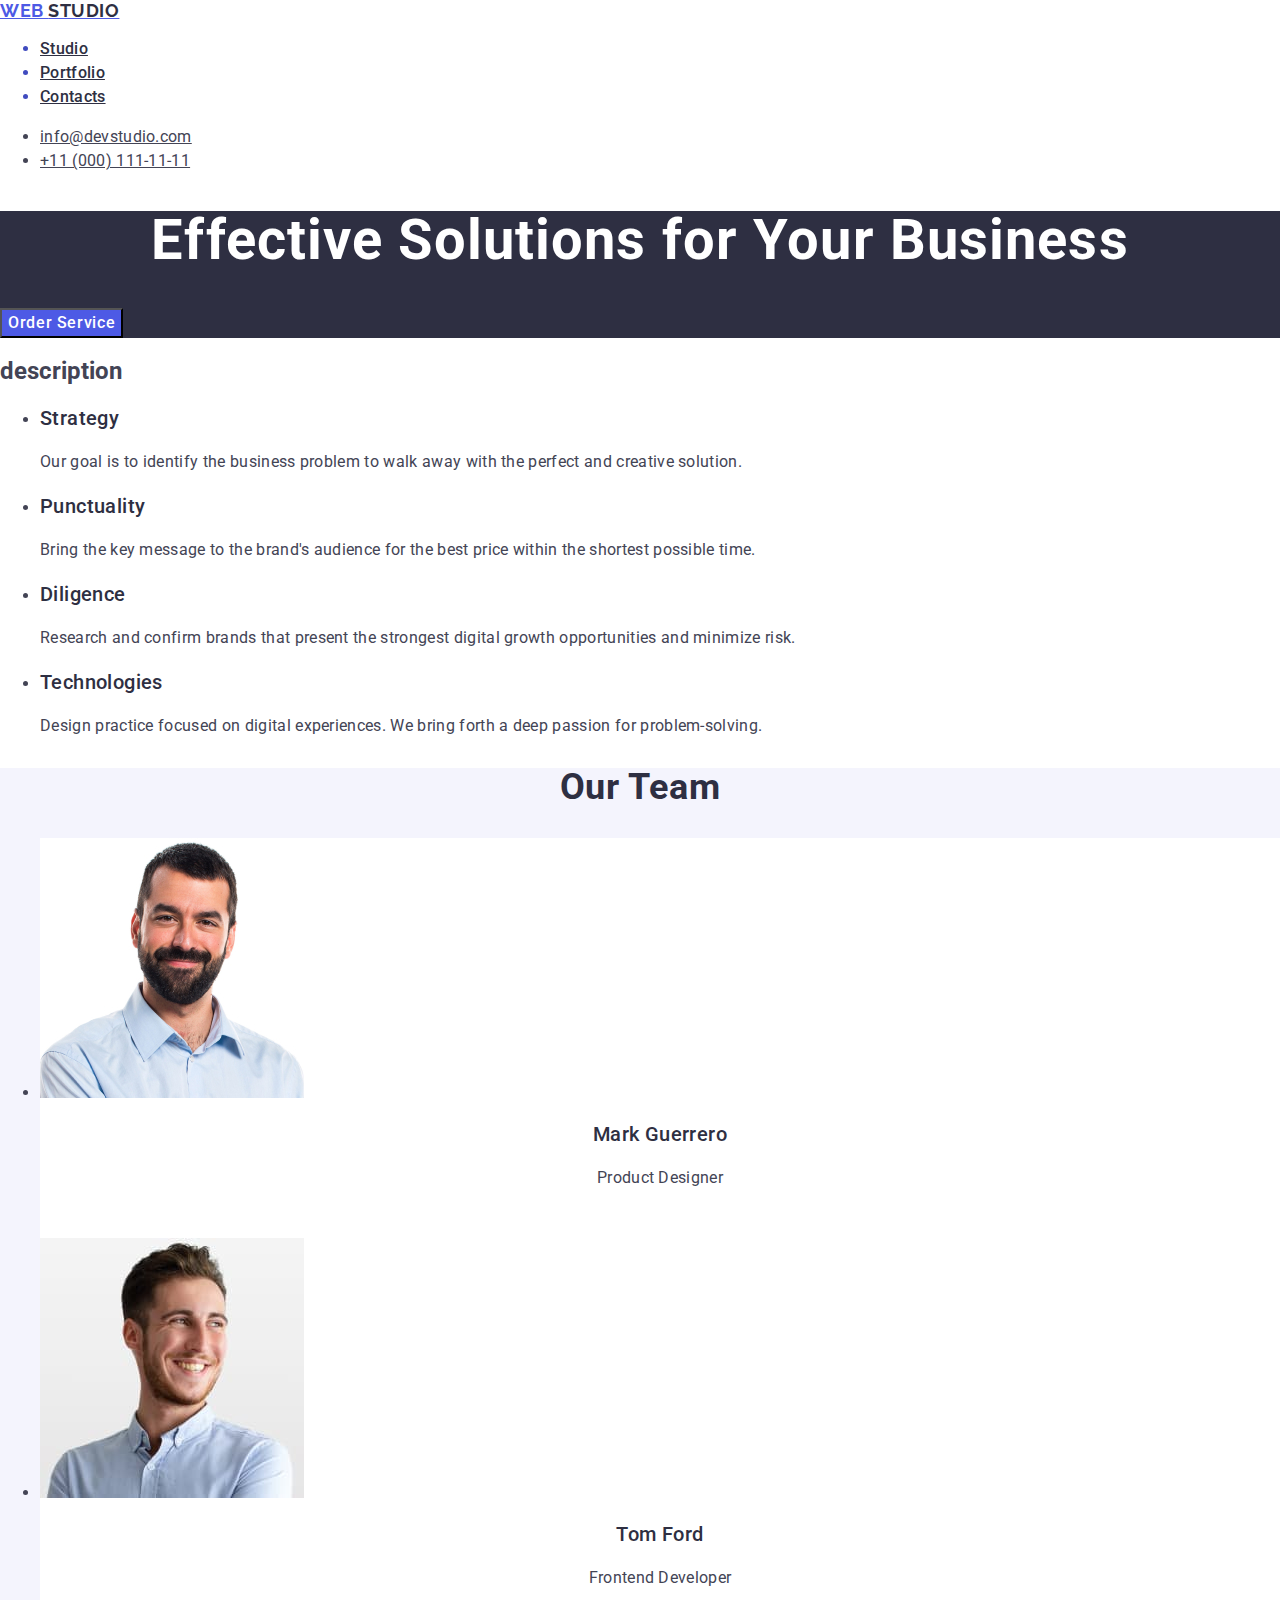
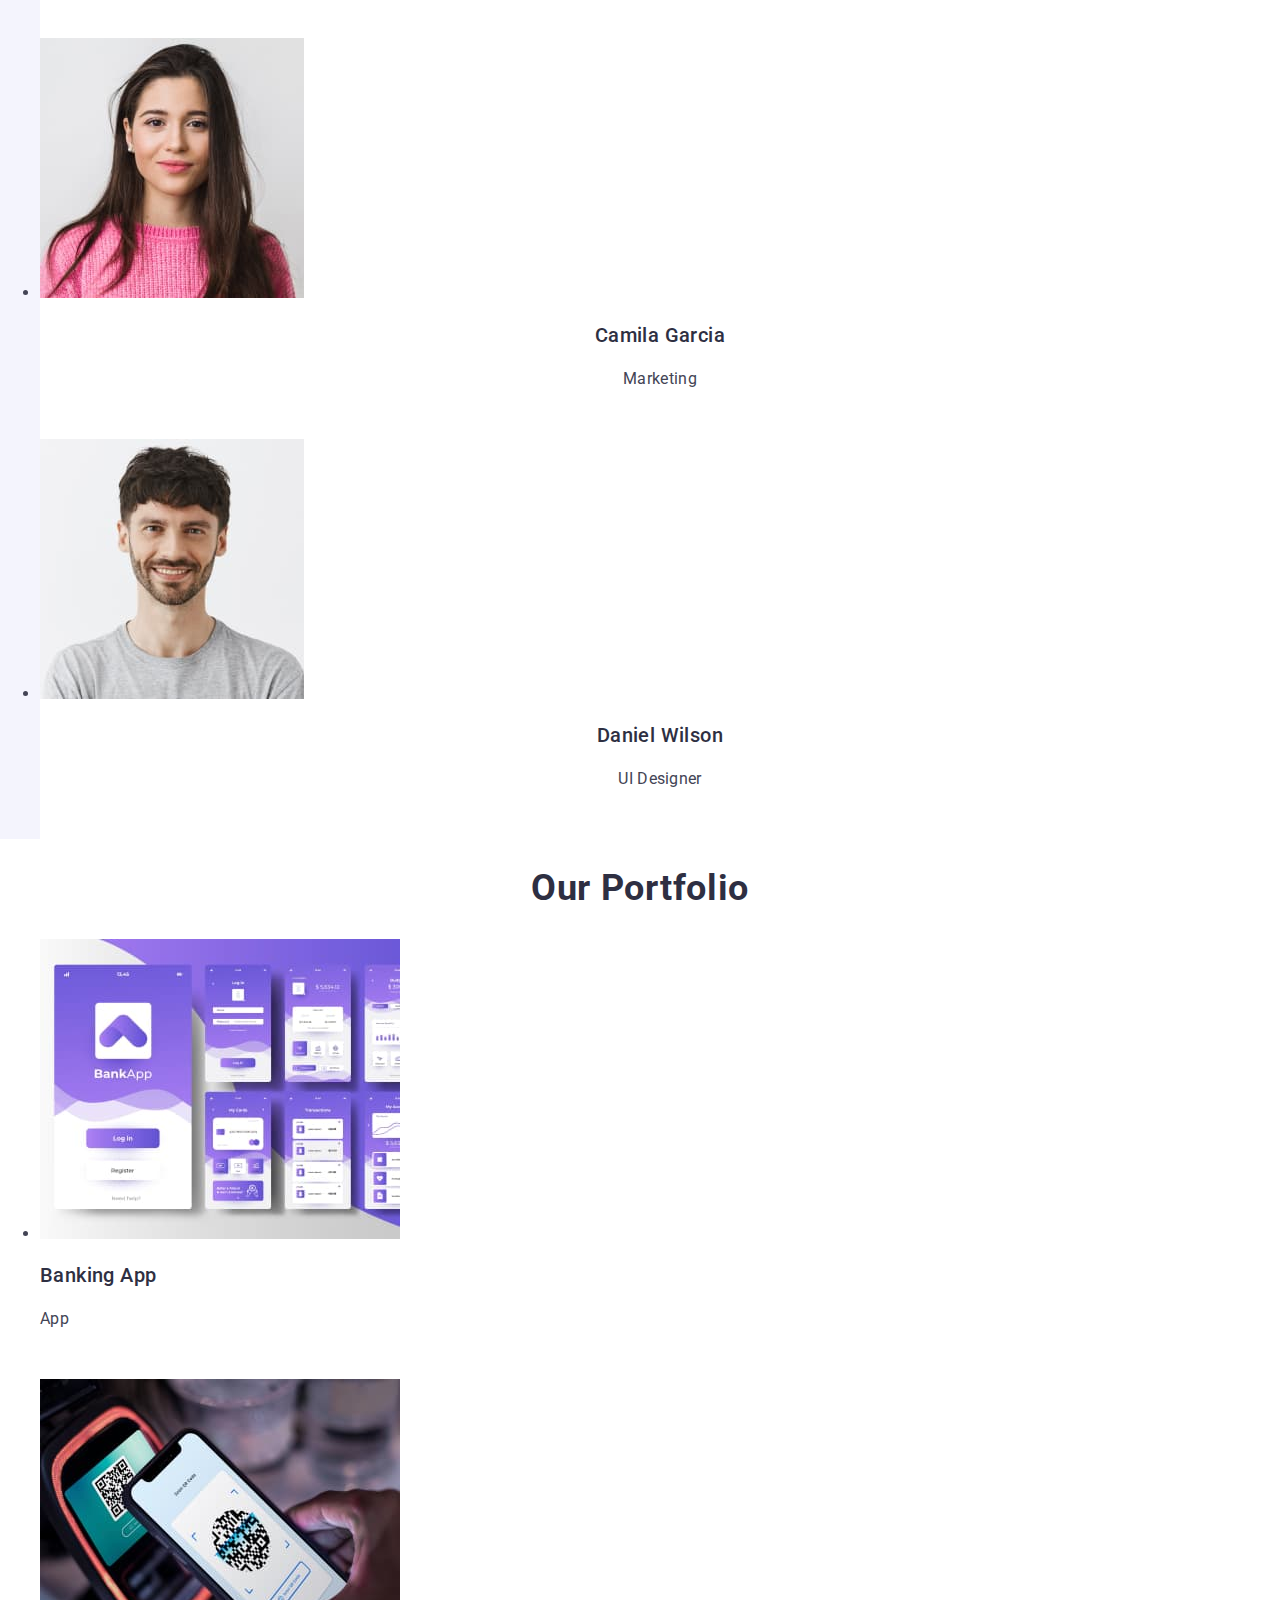
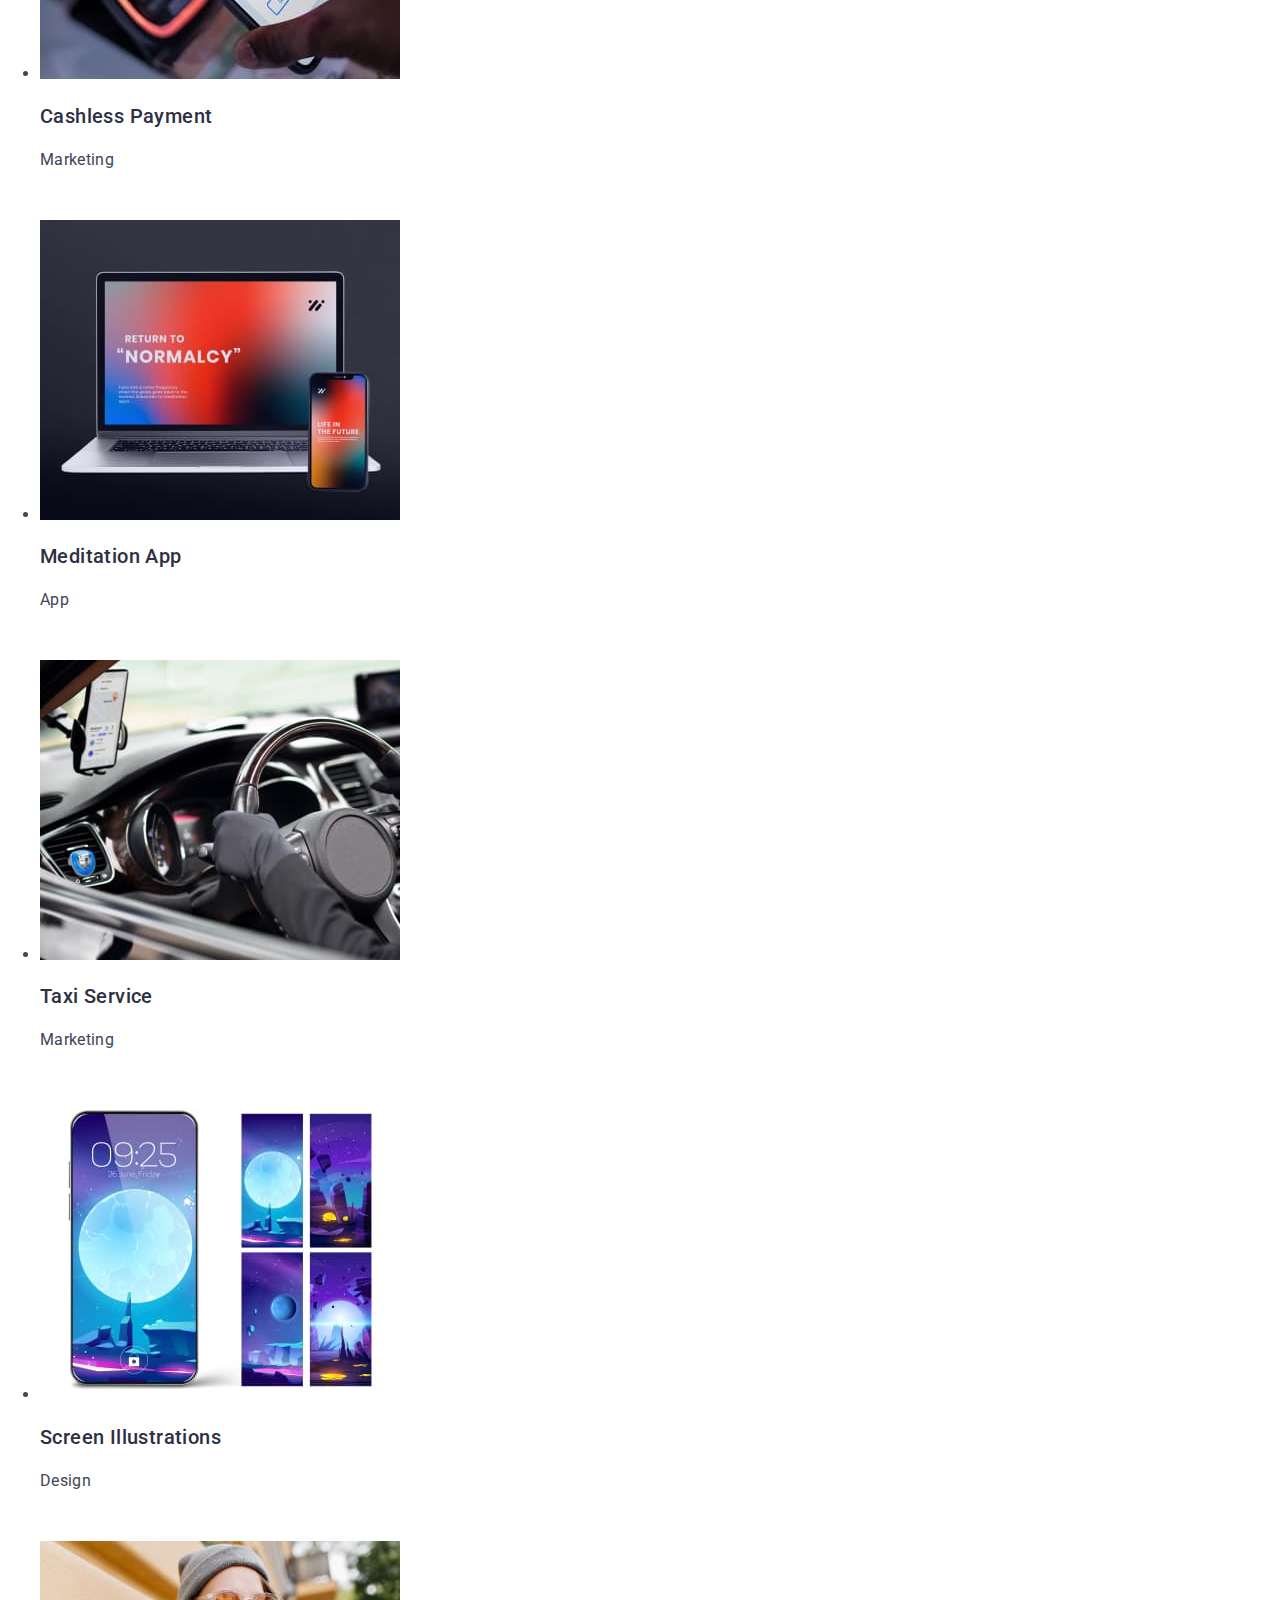
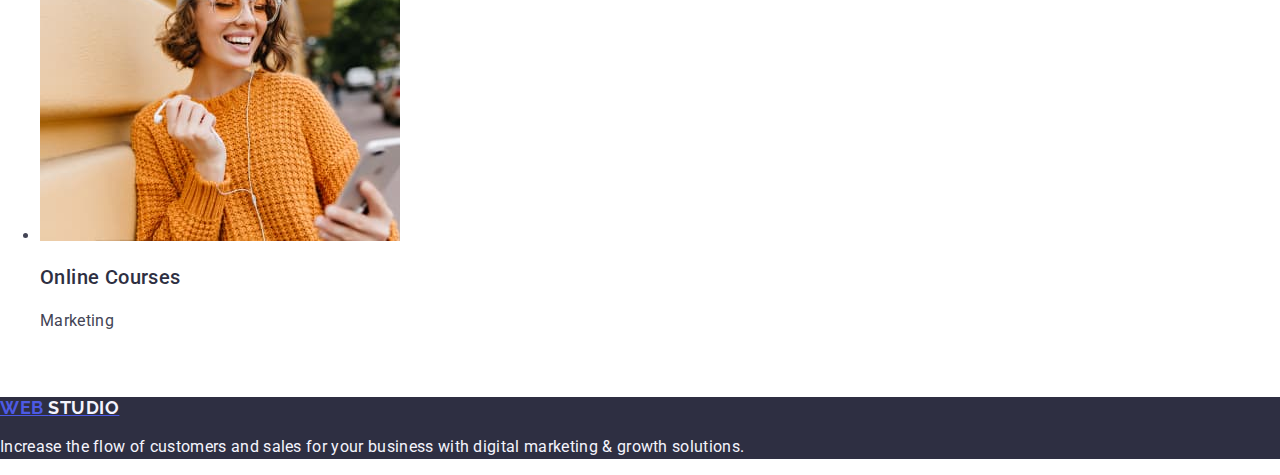
==== index.html @ fea1fa0b "update" ====
<!DOCTYPE html>
<html lang="en">
  <head>
    <meta charset="UTF-8" />
    <meta name="viewport" content="width=device-width, initial-scale=1.0" />
    <title>WebStudio</title>

    <link
      rel="stylesheet"
      href="https://cdn.jsdelivr.net/npm/modern-normalize@2.0.0/modern-normalize.min.css"
    />

    <link rel="preconnect" href="https://fonts.googleapis.com" />
    <link rel="preconnect" href="https://fonts.gstatic.com" crossorigin />
    <link rel="stylesheet" href="./css/styles.css" />
    <link rel="preconnect" href="https://fonts.googleapis.com" />
    <link rel="preconnect" href="https://fonts.gstatic.com" crossorigin />
    <link
      href="https://fonts.googleapis.com/css2?family=Montserrat:wght@400;700&family=Raleway:wght@700&family=Roboto:wght@400;500;700&display=swap"
      rel="stylesheet"
    />
  </head>
  <body>
    <!-- Navigation -->
    <header>
      <nav class="header">
        <a href="" class="logo-header">
          Web
          <span class="logo-span">Studio</span>
        </a>

        <ul class="menu-list">
          <li>
            <a href="./index.html" class="menu-nav"> Studio</a>
          </li>
          <li>
            <a href="" class="menu-nav">Portfolio</a>
          </li>
          <li>
            <a href="" class="menu-nav">Contacts</a>
          </li>
        </ul>
      </nav>
      <address class="adress">
        <ul>
          <li>
            <a href="mailto:info@devstudio.com" class="contacts"
              >info@devstudio.com</a
            >
          </li>
          <li>
            <a href="tel:+110001111111" class="contacts">+11 (000) 111-11-11</a>
          </li>
        </ul>
      </address>
    </header>

    <!-- Main content-->
    <main>
      <section class="solution">
        <h1 class="section-title">Effective Solutions for Your Business</h1>
        <button class="section-button">Order Service</button>
      </section>

      <!-- Main content list -->
      <section class="description">
        <h2 class="title">description</h2>
        <ul>
          <li>
            <h3 class="title-name">Strategy</h3>
            <p class="title-text">
              Our goal is to identify the business problem to walk away with the
              perfect and creative solution.
            </p>
          </li>
          <li>
            <h3 class="title-name">Punctuality</h3>
            <p class="title-text">
              Bring the key message to the brand's audience for the best price
              within the shortest possible time.
            </p>
          </li>
          <li>
            <h3 class="title-name">Diligence</h3>
            <p class="title-text">
              Research and confirm brands that present the strongest digital
              growth opportunities and minimize risk.
            </p>
          </li>
          <li>
            <h3 class="title-name">Technologies</h3>
            <p class="title-text">
              Design practice focused on digital experiences. We bring forth a
              deep passion for problem-solving.
            </p>
          </li>
        </ul>
      </section>

      <!-- Main content team -->
      <section class="team">
        <h2 class="team-title">Our Team</h2>
        <ul>
          <li class="team-item">
            <img
              src="./images/img1.jpg"
              alt="Product Designer"
              width="264"
              height="260"
            />
            <h3 class="team-item-name">Mark Guerrero</h3>
            <p class="team-item-desc">Product Designer</p>
          </li>

          <li class="team-item">
            <img
              src="./images/img2.jpg"
              alt="Frontend Developer"
              width="264"
              height="260"
            />
            <h3 class="team-item-name">Tom Ford</h3>
            <p class="team-item-desc">Frontend Developer</p>
          </li>

          <li class="team-item">
            <img
              src="./images/img3.jpg"
              alt="Marketing"
              width="264"
              height="260"
            />
            <h3 class="team-item-name">Camila Garcia</h3>
            <p class="team-item-desc">Marketing</p>
          </li>

          <li class="team-item">
            <img
              src="./images/img4.jpg"
              alt="UI Designer"
              width="264"
              height="260"
            />
            <h3 class="team-item-name">Daniel Wilson</h3>
            <p class="team-item-desc">UI Designer</p>
          </li>
        </ul>
      </section>

      <!-- Our Portfolio -->

      <section class="portfolio">
        <h2 class="portfolio-title">Our Portfolio</h2>
        <ul>
          <li class="portfolio-list">
            <img src="./images/img5.jpg" alt="App" width="360" height="300" />
            <h3 class="portfolio-item">Banking App</h3>
            <p class="portfolio-item-desc">App</p>
          </li>

          <li class="portfolio-list">
            <img
              src="./images/img6.jpg"
              alt="Marketing"
              width="360"
              height="300"
            />
            <h3 class="portfolio-item">Cashless Payment</h3>
            <p class="portfolio-item-desc">Marketing</p>
          </li>

          <li class="portfolio-list">
            <img src="./images/img7.jpg" alt="App" width="360" height="300" />
            <h3 class="portfolio-item">Meditation App</h3>
            <p class="portfolio-item-desc">App</p>
          </li>

          <li class="portfolio-list">
            <img
              src="./images/img8.jpg"
              alt="Marketing"
              width="360"
              height="300"
            />
            <h3 class="portfolio-item">Taxi Service</h3>
            <p class="portfolio-item-desc">Marketing</p>
          </li>

          <li class="portfolio-list">
            <img
              src="./images/img9.jpg"
              alt="Design"
              width="360"
              height="300"
            />
            <h3 class="portfolio-item">Screen Illustrations</h3>
            <p class="portfolio-item-desc">Design</p>
          </li>

          <li class="portfolio-list">
            <img
              src="./images/img10.jpg"
              alt="Marketing"
              width="360"
              height="300"
            />
            <h3 class="portfolio-item">Online Courses</h3>
            <p class="portfolio-item-desc">Marketing</p>
          </li>
        </ul>
      </section>
      <!--  -->
    </main>
    <!-- Footer -->
    <footer class="footer">
      <a href="" class="logo">
        Web
        <span class="logo-light">Studio</span>
      </a>
      <p class="footer-text">
        Increase the flow of customers and sales for your business with digital
        marketing & growth solutions.
      </p>
    </footer>
  </body>
</html>
---- css/styles.css ----
body {
    font-family: "Roboto", sans-serif;
    color: #434455;
    background: #FFF;
}

/* header */
.header {
    font-family: "Raleway", sans-serif;
        flex-shrink: 0;
       background: #FFF;
}

.logo-header {
    color: #4D5AE5;
        font-family: "Raleway", sans-serif;
        font-size: 18px;
        font-style: normal;
        font-weight: 700;
        line-height: 1.17;
        letter-spacing: 0.54px;
        text-transform: uppercase;
}

.logo-span {
    color:  #2E2F42;
        font-family: "Raleway", sans-serif;
        font-size: 18px;
        font-style: normal;
        font-weight: 700;
        line-height: 1.17;
        letter-spacing: 0.54px;
        text-transform: uppercase;
}

.menu-list {
      color: #404BBF;
}

.menu-nav {
    color:  #2E2F42;

        font-family: "Roboto", sans-serif;
        font-size: 16px;
        font-style: normal;
        font-weight: 500;
        line-height: 1.5;
        letter-spacing: 0.32px;
}
.menu-nav:hover{
color: #404BBF;
}
.menu-nav:focus{
color: #404BBF ;
}

.adress {
    font-style: normal;
}

.contacts {
    color:  #434455;
    
       
        font-family: "Roboto", sans-serif;
        font-size: 16px;
        font-style: normal;
        font-weight: 400;
        line-height: 1.5;
        letter-spacing: 0.32px;
}
.contacts:hover{
color: #404bbf;
}
.contacts:focus{
    color: #404bbf;
}


/* man */
/* Main content */
.solution {
background: #2E2F42;
}



.section-title {
    color: #FFF;
        text-align: center;
        font-family: "Roboto";
        font-size: 56px;
        font-style: normal;
        font-weight: 700;
        line-height: 1.07;
        letter-spacing: 1.12px;
}

.section-button {
     background:  #4D5AE5;
     color: #ffffff;
        font-family: "Roboto", sans-serif;
        font-size: 16px;
        font-style: normal;
        font-weight: 500;
        line-height: 1.5;
        letter-spacing: 0.64px;
        cursor: pointer;
            }


.section-button:hover{
background-color: #404BBF;
}
.section-button:focus{
background-color: #404BBF;
}


/* Main content list */

.description {
        flex-shrink: 0;
        background: #FFF;
}

.title {}

.title-name {
color: #2E2F42;

    
    font-family: "Roboto";
    font-size: 20px;
    font-style: normal;
    font-weight: 500;
    line-height: 1.2;
   
    letter-spacing: 0.4px;
}

.title-text {
    color: #434455;
    
        font-family: "Roboto";
        font-size: 16px;
        font-style: normal;
        font-weight: 400;
        line-height: 1.5;
        letter-spacing: 0.32px;
}

/* Main content team */

.team {
    background-color: #f4f4fd;
}

.team-title {
    color: #2E2F42;
        text-align: center;
    
        font-family: "Roboto";
        font-size: 36px;
        font-style: normal;
        font-weight: 700;
        line-height:1.11;
        letter-spacing: 0.72px;
        text-transform: capitalize;
}

.team-item {
    
        padding-bottom: 32px;
       
        justify-content: center;
        
       
       
            background: #FFF;
         

}

.team-item-name {
    color: #2E2F42;
        text-align: center;
    
        
        font-family: "Roboto";
        font-size: 20px;
        font-style: normal;
        font-weight: 500;
        line-height:1.2;
       
        letter-spacing: 0.4px;
}

.team-item-desc {
    color:  #434455;
        text-align: center;
    
      
        font-family: "Roboto";
        font-size: 16px;
        font-style: normal;
        font-weight: 400;
        line-height: 1.5;
       
        letter-spacing: 0.32px;
}



/* Our Portfolio */

.portfolio {
    background: #FFF;}
   

.portfolio-title { 
    color:  #2E2F42;
        text-align: center;
    
       
        font-family: "Roboto";
        font-size: 36px;
        font-style: normal;
        font-weight: 700;
        line-height: 1.11;
       
        letter-spacing: 0.72px;
        text-transform: capitalize;
}

.portfolio-list {

   
    padding-bottom: 32px;
    
    
   
    flex-shrink: 0;
    border:  #E7E9FC;
        background:  #FFF;
}

.portfolio-item {
    color:  #2E2F42;
    
       
        font-family: "Roboto";
        font-size: 20px;
        font-style: normal;
        font-weight: 500;
        line-height: 1.2;
        
        letter-spacing: 0.4px;
}
.portfolio-item-desc{
    color:  #434455;
    
        
        font-family: "Roboto";
        font-size: 16px;
        font-style: normal;
        font-weight: 400;
        line-height:1.5;
       
        letter-spacing: 0.32px;
}
/* footer */
.footer {
   
        flex-shrink: 0;
        background:  #2E2F42;
}

.logo {
    color: #4D5AE5;
        font-family: "Raleway", sans-serif;
        font-size: 18px;
        font-style: normal;
        font-weight: 700;
        line-height: 1.17;
        
        letter-spacing: 0.54px;
        text-transform: uppercase;
      
          
            
            justify-content: center;
}

.logo-light {

   
   
    justify-content: center;
    color:  #F4F4FD;
        font-family: "Raleway";
        font-size: 18px;
        font-style: normal;
        font-weight: 700;
        line-height: 1.17;
       
        letter-spacing: 0.54px;
        text-transform: uppercase;
}

.footer-text {
    color: #F4F4FD;
    
       
        font-family: "Roboto";
        font-size: 16px;
        font-style: normal;
        font-weight: 400;
        line-height: 1.5;
       
        letter-spacing: 0.32px;
        
}
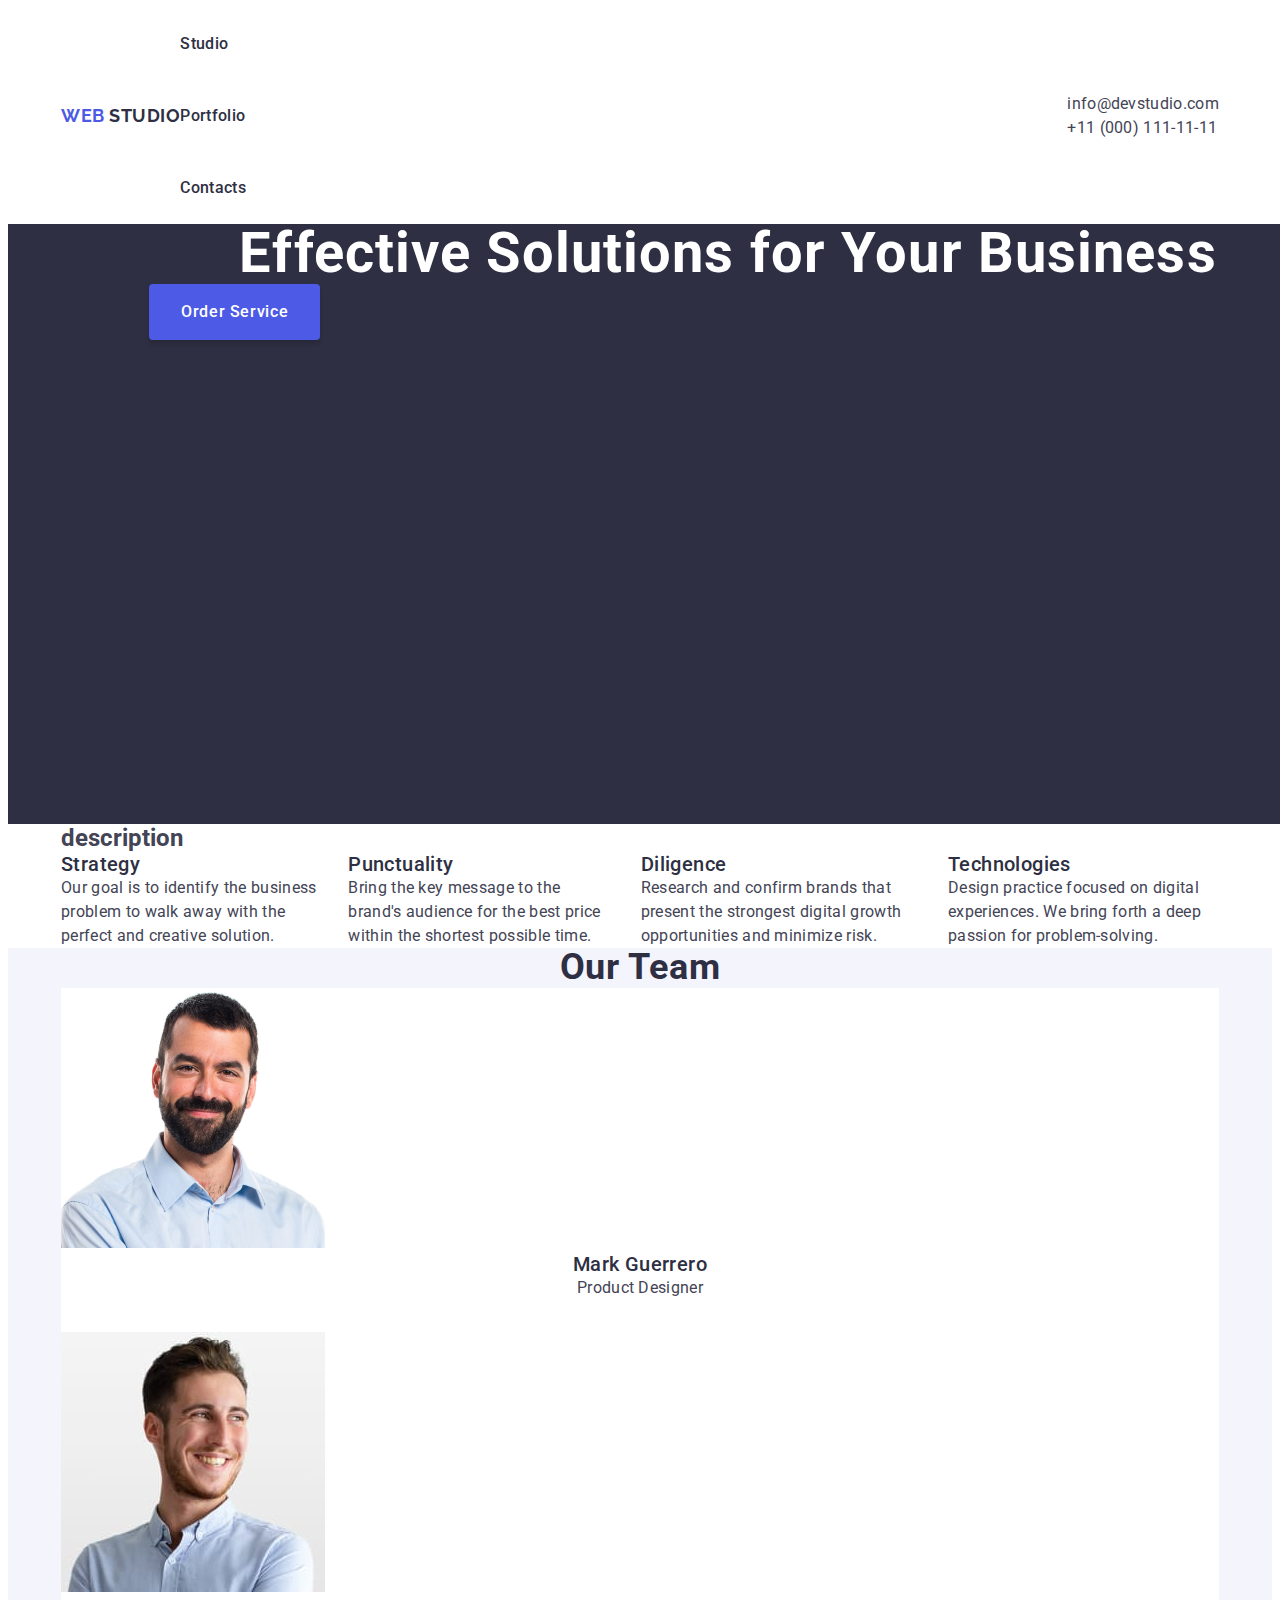
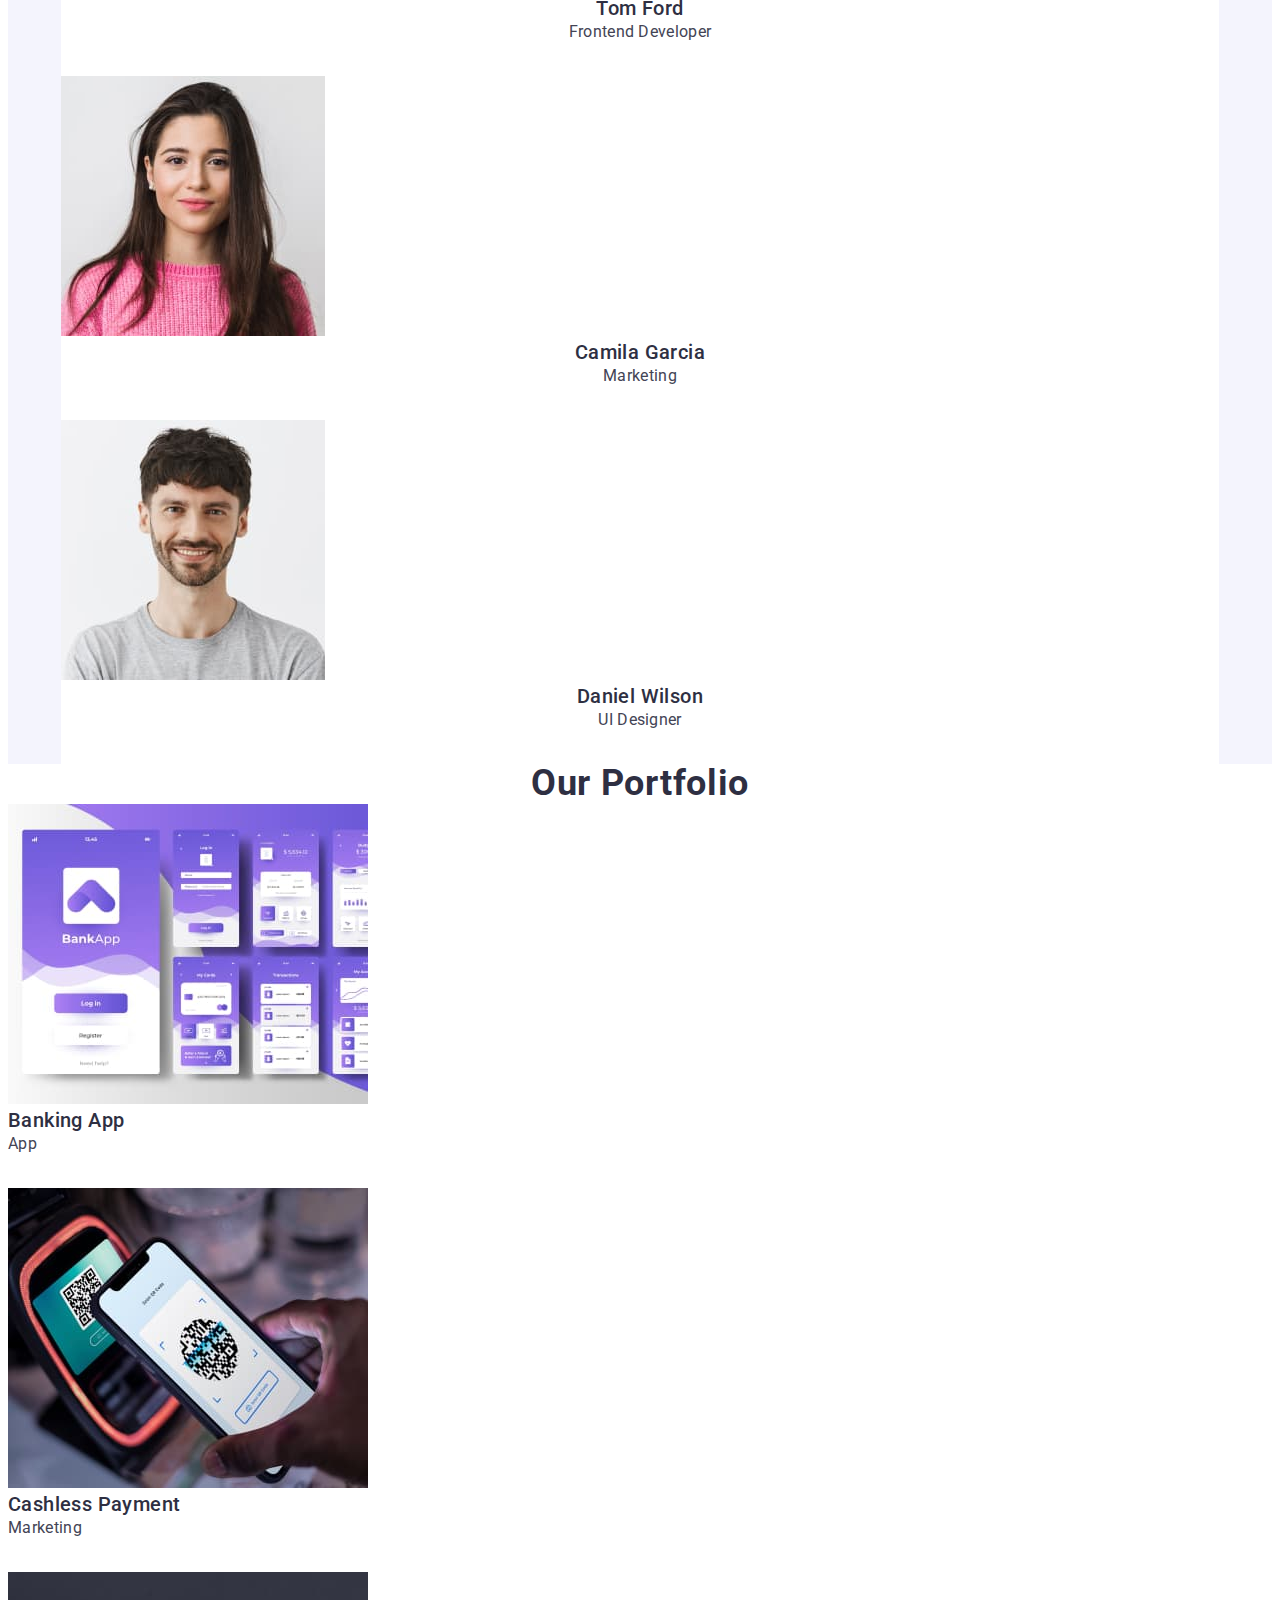
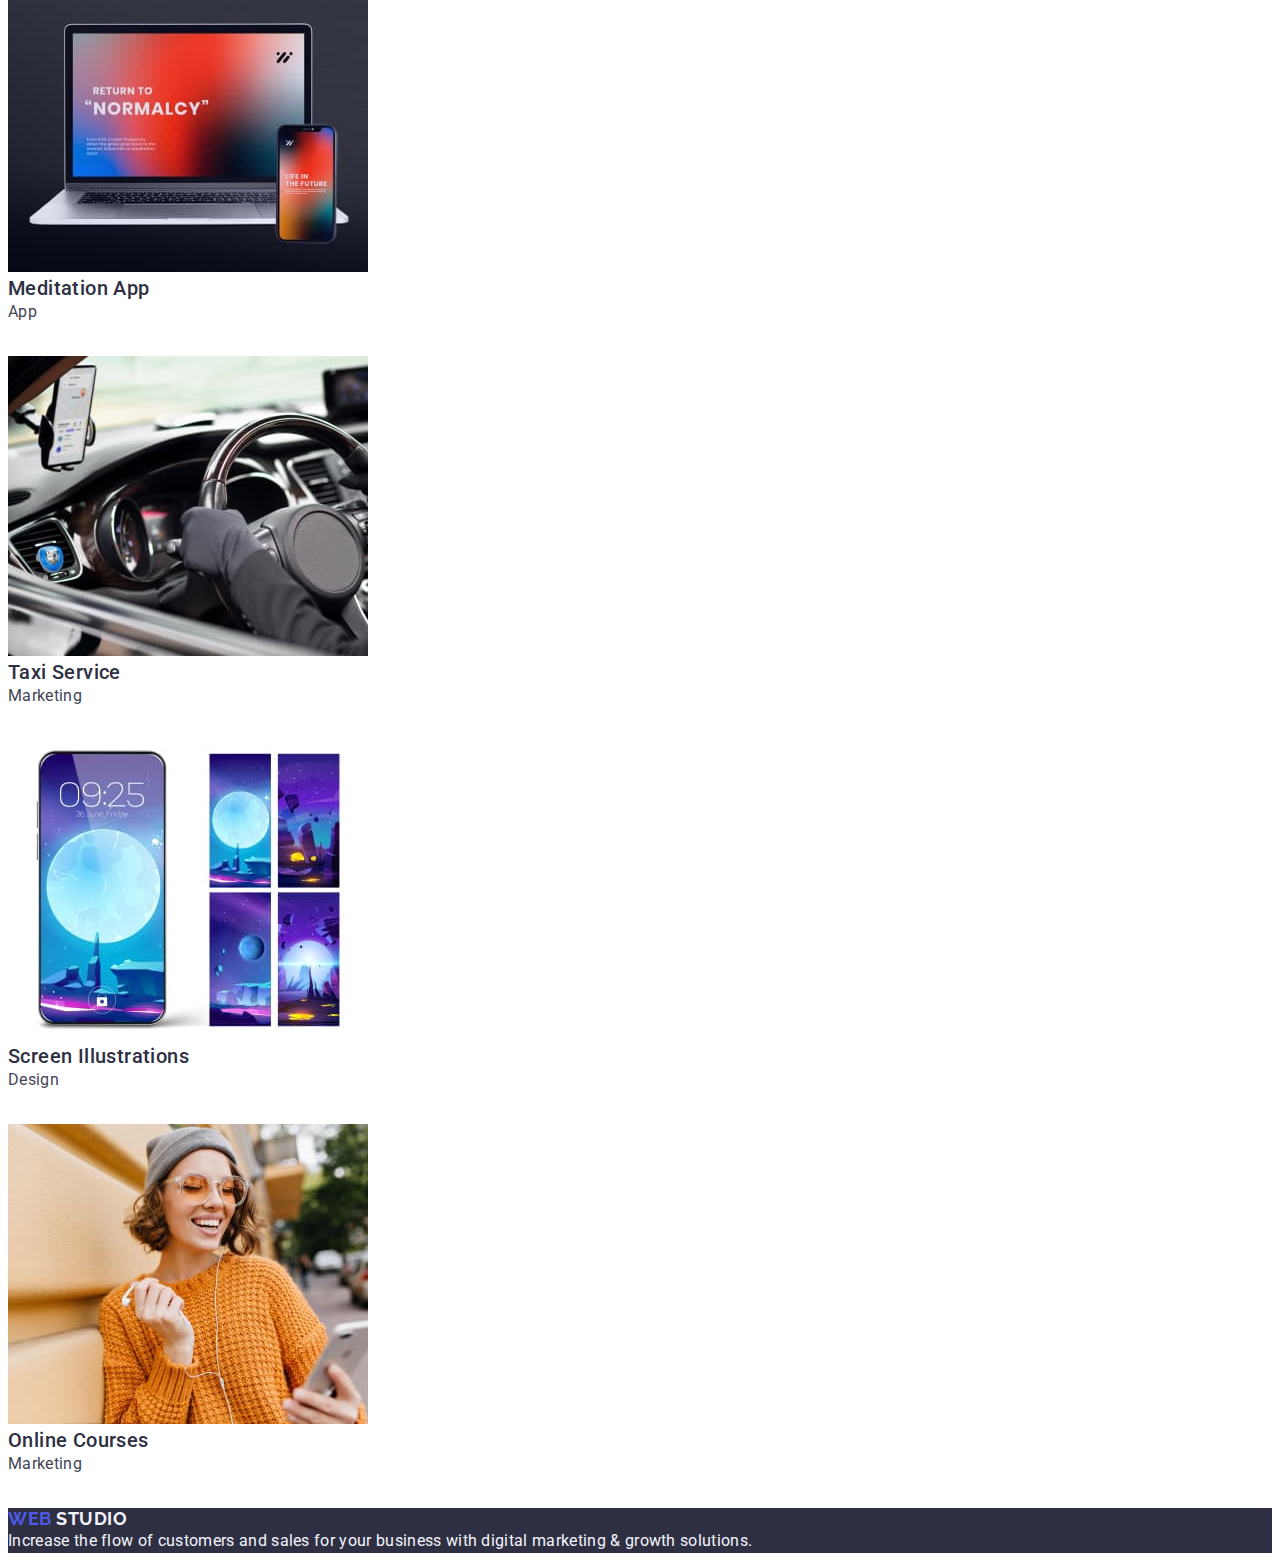
==== commit 002faf6b: "add" ====
--- a/index.html
+++ b/index.html
@@ -5,146 +5,161 @@
     <meta name="viewport" content="width=device-width, initial-scale=1.0" />
     <title>WebStudio</title>
 
-    <link
-      rel="stylesheet"
-      href="https://cdn.jsdelivr.net/npm/modern-normalize@2.0.0/modern-normalize.min.css"
-    />
-
     <link rel="preconnect" href="https://fonts.googleapis.com" />
     <link rel="preconnect" href="https://fonts.gstatic.com" crossorigin />
-    <link rel="stylesheet" href="./css/styles.css" />
-    <link rel="preconnect" href="https://fonts.googleapis.com" />
-    <link rel="preconnect" href="https://fonts.gstatic.com" crossorigin />
+
     <link
       href="https://fonts.googleapis.com/css2?family=Montserrat:wght@400;700&family=Raleway:wght@700&family=Roboto:wght@400;500;700&display=swap"
       rel="stylesheet"
     />
+    <link
+      rel="stylesheet"
+      href="https://cdnjs.cloudflare.com/ajax/libs/modern-normalize/2.0.0/modern-normalize.min.css"
+      integrity="sha512-4xo8blKMVCiXpTaLzQSLSw3KFOVPWhm/TRtuPVc4WG6kUgjH6J03IBuG7JZPkcWMxJ5huwaBpOpnwYElP/m6wg=="
+      crossorigin="anonymous"
+      referrerpolicy="no-referrer"
+    />
+    <link rel="stylesheet" href="./css/styles.css" />
   </head>
   <body>
     <!-- Navigation -->
-    <header>
-      <nav class="header">
-        <a href="" class="logo-header">
-          Web
-          <span class="logo-span">Studio</span>
-        </a>
-
-        <ul class="menu-list">
-          <li>
-            <a href="./index.html" class="menu-nav"> Studio</a>
-          </li>
-          <li>
-            <a href="" class="menu-nav">Portfolio</a>
-          </li>
-          <li>
-            <a href="" class="menu-nav">Contacts</a>
-          </li>
-        </ul>
-      </nav>
-      <address class="adress">
-        <ul>
-          <li>
-            <a href="mailto:info@devstudio.com" class="contacts"
-              >info@devstudio.com</a
-            >
-          </li>
-          <li>
-            <a href="tel:+110001111111" class="contacts">+11 (000) 111-11-11</a>
-          </li>
-        </ul>
-      </address>
+    <header class="header">
+      <div class="container header-container">
+        <nav class="header-nav">
+          <a href="" class="logo-header">
+            Web
+            <span class="logo-span">Studio</span>
+          </a>
+
+          <ul class="nav-list">
+            <li class="nav-item">
+              <a class="nav-link" href="./index.html">Studio</a>
+            </li>
+            <li class="nav-item">
+              <a class="nav-link" href="">Portfolio</a>
+            </li>
+            <li class="nav-item">
+              <a class="nav-link" href="">Contacts</a>
+            </li>
+          </ul>
+        </nav>
+        <address class="adress">
+          <ul class="address-list">
+            <li class="address-item">
+              <a href="mailto:info@devstudio.com" class="contacts"
+                >info@devstudio.com</a
+              >
+            </li>
+            <li class="address-item">
+              <a href="tel:+110001111111" class="contacts"
+                >+11 (000) 111-11-11</a
+              >
+            </li>
+          </ul>
+        </address>
+      </div>
     </header>
 
     <!-- Main content-->
     <main>
       <section class="solution">
-        <h1 class="section-title">Effective Solutions for Your Business</h1>
-        <button class="section-button">Order Service</button>
+        <div class="container">
+          <h1 class="section-title">Effective Solutions for Your Business</h1>
+          <button class="section-button">Order Service</button>
+        </div>
       </section>
 
       <!-- Main content list -->
       <section class="description">
-        <h2 class="title">description</h2>
-        <ul>
-          <li>
-            <h3 class="title-name">Strategy</h3>
-            <p class="title-text">
-              Our goal is to identify the business problem to walk away with the
-              perfect and creative solution.
-            </p>
-          </li>
-          <li>
-            <h3 class="title-name">Punctuality</h3>
-            <p class="title-text">
-              Bring the key message to the brand's audience for the best price
-              within the shortest possible time.
-            </p>
-          </li>
-          <li>
-            <h3 class="title-name">Diligence</h3>
-            <p class="title-text">
-              Research and confirm brands that present the strongest digital
-              growth opportunities and minimize risk.
-            </p>
-          </li>
-          <li>
-            <h3 class="title-name">Technologies</h3>
-            <p class="title-text">
-              Design practice focused on digital experiences. We bring forth a
-              deep passion for problem-solving.
-            </p>
-          </li>
-        </ul>
+        <div class="container">
+          <h2 class="title">description</h2>
+          <ul class="description-list">
+            <li class="description-item">
+              <h3 class="title-name">Strategy</h3>
+              <p class="title-text">
+                Our goal is to identify the business problem to walk away with
+                the perfect and creative solution.
+              </p>
+            </li>
+            <li class="description-item">
+              <h3 class="title-name">Punctuality</h3>
+              <p class="title-text">
+                Bring the key message to the brand's audience for the best price
+                within the shortest possible time.
+              </p>
+            </li>
+            <li class="description-item">
+              <h3 class="title-name">Diligence</h3>
+              <p class="title-text">
+                Research and confirm brands that present the strongest digital
+                growth opportunities and minimize risk.
+              </p>
+            </li>
+            <li class="description-item">
+              <h3 class="title-name">Technologies</h3>
+              <p class="title-text">
+                Design practice focused on digital experiences. We bring forth a
+                deep passion for problem-solving.
+              </p>
+            </li>
+          </ul>
+        </div>
       </section>
 
       <!-- Main content team -->
       <section class="team">
-        <h2 class="team-title">Our Team</h2>
-        <ul>
-          <li class="team-item">
-            <img
-              src="./images/img1.jpg"
-              alt="Product Designer"
-              width="264"
-              height="260"
-            />
-            <h3 class="team-item-name">Mark Guerrero</h3>
-            <p class="team-item-desc">Product Designer</p>
-          </li>
-
-          <li class="team-item">
-            <img
-              src="./images/img2.jpg"
-              alt="Frontend Developer"
-              width="264"
-              height="260"
-            />
-            <h3 class="team-item-name">Tom Ford</h3>
-            <p class="team-item-desc">Frontend Developer</p>
-          </li>
-
-          <li class="team-item">
-            <img
-              src="./images/img3.jpg"
-              alt="Marketing"
-              width="264"
-              height="260"
-            />
-            <h3 class="team-item-name">Camila Garcia</h3>
-            <p class="team-item-desc">Marketing</p>
-          </li>
-
-          <li class="team-item">
-            <img
-              src="./images/img4.jpg"
-              alt="UI Designer"
-              width="264"
-              height="260"
-            />
-            <h3 class="team-item-name">Daniel Wilson</h3>
-            <p class="team-item-desc">UI Designer</p>
-          </li>
-        </ul>
+        <div class="container">
+          <h2 class="team-title">Our Team</h2>
+          <ul class="team-list">
+            <li class="team-item">
+              <div class="post-thumb">
+                <img
+                  class="post-image"
+                  src="./images/img1.jpg"
+                  alt="Product Designer"
+                  width="264"
+                  height="260"
+                />
+
+                <h3 class="team-item-name">Mark Guerrero</h3>
+                <p class="team-item-desc">Product Designer</p>
+              </div>
+            </li>
+
+            <li class="team-item">
+              <img
+                src="./images/img2.jpg"
+                alt="Frontend Developer"
+                width="264"
+                height="260"
+              />
+              <h3 class="team-item-name">Tom Ford</h3>
+              <p class="team-item-desc">Frontend Developer</p>
+            </li>
+
+            <li class="team-item">
+              <img
+                src="./images/img3.jpg"
+                alt="Marketing"
+                width="264"
+                height="260"
+              />
+              <h3 class="team-item-name">Camila Garcia</h3>
+              <p class="team-item-desc">Marketing</p>
+            </li>
+
+            <li class="team-item">
+              <img
+                src="./images/img4.jpg"
+                alt="UI Designer"
+                width="264"
+                height="260"
+              />
+              <h3 class="team-item-name">Daniel Wilson</h3>
+              <p class="team-item-desc">UI Designer</p>
+            </li>
+          </ul>
+        </div>
       </section>
 
       <!-- Our Portfolio -->
--- a/css/styles.css
+++ b/css/styles.css
@@ -1,24 +1,69 @@
+/* font-family: 'Raleway',
+sans-serif;
+font-family: 'Roboto',
+sans-serif; */
+
+
 body {
     font-family: "Roboto", sans-serif;
     color: #434455;
     background: #FFF;
-}
+    font-size: 16px;
+}
+a{
+    color: currentColor;
+    text-decoration: none;
+}
+ul{
+    list-style-type: none;
+    margin: 0;
+    padding: 0;
+}
+
+h1,h2,h3,h4.h5,h6,p {
+margin: 0;
+}
+.visually-hidden {
+    position: absolute;
+    width: 1px;
+    height: 1px;
+    margin: -1px;
+    border: 0;
+    padding: 0;
+    white-space: nowrap;
+    clip-path: inset(100%);
+    clip: rect(0 0 0 0);
+    overflow: hidden;
+}
+
 
 /* header */
-.header {
-    font-family: "Raleway", sans-serif;
-        flex-shrink: 0;
-       background: #FFF;
+.container{
+max-width: 1158px;
+padding: 0 15px;
+margin: 0 auto;
+}
+.header-container,
+.header-nav {
+    display: flex;
+    align-items: center;
+}
+.header-nav{
+   margin-right: auto; 
+}  
+
+button{
+    padding: 0;
+    border: none;
 }
 
 .logo-header {
     color: #4D5AE5;
         font-family: "Raleway", sans-serif;
         font-size: 18px;
-        font-style: normal;
         font-weight: 700;
         line-height: 1.17;
-        letter-spacing: 0.54px;
+        letter-spacing: 0.03em;
         text-transform: uppercase;
 }
 
@@ -26,38 +71,57 @@
     color:  #2E2F42;
         font-family: "Raleway", sans-serif;
         font-size: 18px;
-        font-style: normal;
         font-weight: 700;
         line-height: 1.17;
-        letter-spacing: 0.54px;
+        letter-spacing: 0.03em;
         text-transform: uppercase;
-}
-
-.menu-list {
+        margin-reght: 76px;
+}
+
+.nav-list {
       color: #404BBF;
-}
-
-.menu-nav {
-    color:  #2E2F42;
+        gap: 40px;
+       
+}
+
+.nav-item{
+ color:  #2E2F42;
 
         font-family: "Roboto", sans-serif;
         font-size: 16px;
         font-style: normal;
         font-weight: 500;
         line-height: 1.5;
-        letter-spacing: 0.32px;
-}
-.menu-nav:hover{
+        letter-spacing: 0.02em;
+}
+
+.nav-link{
+    color: #2E2F42;
+        font-weight: 500;
+        line-height:1.5; 
+        letter-spacing: 0.02em;
+        padding: 24px 0;
+        display: block;
+}
+
+
+.nav-link:hover{
 color: #404BBF;
 }
-.menu-nav:focus{
-color: #404BBF ;
+.nav-link:focus{
+color: #404BBF;
 }
 
 .adress {
     font-style: normal;
 }
-
+.address-list{
+    gap: 40px;
+
+}
+.address-item{
+
+}
 .contacts {
     color:  #434455;
     
@@ -67,7 +131,9 @@
         font-style: normal;
         font-weight: 400;
         line-height: 1.5;
-        letter-spacing: 0.32px;
+        letter-spacing: 0.02em;
+        padding: 24px, 0;
+        display: block;
 }
 .contacts:hover{
 color: #404bbf;
@@ -81,9 +147,11 @@
 /* Main content */
 .solution {
 background: #2E2F42;
-}
-
-
+width: 1440px;
+    height: 600px;
+    flex-shrink: 0;
+    padding: 188px, 0;
+}
 
 .section-title {
     color: #FFF;
@@ -93,20 +161,29 @@
         font-style: normal;
         font-weight: 700;
         line-height: 1.07;
-        letter-spacing: 1.12px;
+        letter-spacing: 0.02em;
 }
 
 .section-button {
      background:  #4D5AE5;
-     color: #ffffff;
+     color: #FFF;
         font-family: "Roboto", sans-serif;
         font-size: 16px;
         font-style: normal;
         font-weight: 500;
         line-height: 1.5;
-        letter-spacing: 0.64px;
+        letter-spacing: 0.04em;
         cursor: pointer;
-            }
+        border-radius: 4px;
+            box-shadow: 0px 4px 4px 0px rgba(0, 0, 0, 0.15);
+            padding: 16px 32px;
+            gap: 10;
+           display: inline-flex; 
+         align-items: flex-start;  
+}
+
+
+
 
 
 .section-button:hover{
@@ -124,6 +201,13 @@
         background: #FFF;
 }
 
+.description-list{
+    display: flex;
+    gap: 24px;
+}
+.description-item{
+    width: calc(100% - 3 * 24) / 4;
+}
 .title {}
 
 .title-name {
@@ -136,7 +220,7 @@
     font-weight: 500;
     line-height: 1.2;
    
-    letter-spacing: 0.4px;
+    letter-spacing: 0.02em;
 }
 
 .title-text {
@@ -147,13 +231,18 @@
         font-style: normal;
         font-weight: 400;
         line-height: 1.5;
-        letter-spacing: 0.32px;
+        letter-spacing: 0.02em;
 }
 
 /* Main content team */
 
 .team {
     background-color: #f4f4fd;
+    padding: 120px, 0;
+}
+
+.container{
+    
 }
 
 .team-title {
@@ -165,18 +254,17 @@
         font-style: normal;
         font-weight: 700;
         line-height:1.11;
-        letter-spacing: 0.72px;
+        letter-spacing: 0.02em;
         text-transform: capitalize;
 }
+.team-list{
+
+}
 
 .team-item {
     
         padding-bottom: 32px;
-       
         justify-content: center;
-        
-       
-       
             background: #FFF;
          
 
@@ -193,21 +281,19 @@
         font-weight: 500;
         line-height:1.2;
        
-        letter-spacing: 0.4px;
+        letter-spacing: 0.02em;
 }
 
 .team-item-desc {
     color:  #434455;
-        text-align: center;
-    
-      
+        text-align: center; 
         font-family: "Roboto";
         font-size: 16px;
         font-style: normal;
         font-weight: 400;
         line-height: 1.5;
        
-        letter-spacing: 0.32px;
+        letter-spacing: 0.02em;
 }
 
 
@@ -229,7 +315,7 @@
         font-weight: 700;
         line-height: 1.11;
        
-        letter-spacing: 0.72px;
+        letter-spacing: 0.02em;
         text-transform: capitalize;
 }
 
@@ -255,7 +341,7 @@
         font-weight: 500;
         line-height: 1.2;
         
-        letter-spacing: 0.4px;
+        letter-spacing: 0.02em;
 }
 .portfolio-item-desc{
     color:  #434455;
@@ -267,7 +353,7 @@
         font-weight: 400;
         line-height:1.5;
        
-        letter-spacing: 0.32px;
+        letter-spacing: 0.02em;
 }
 /* footer */
 .footer {
@@ -284,7 +370,7 @@
         font-weight: 700;
         line-height: 1.17;
         
-        letter-spacing: 0.54px;
+        letter-spacing: 0.03em;
         text-transform: uppercase;
       
           
@@ -304,7 +390,7 @@
         font-weight: 700;
         line-height: 1.17;
        
-        letter-spacing: 0.54px;
+        letter-spacing: 0.03em;
         text-transform: uppercase;
 }
 
@@ -318,7 +404,7 @@
         font-weight: 400;
         line-height: 1.5;
        
-        letter-spacing: 0.32px;
+        letter-spacing: 0.02em;
         
 }
 
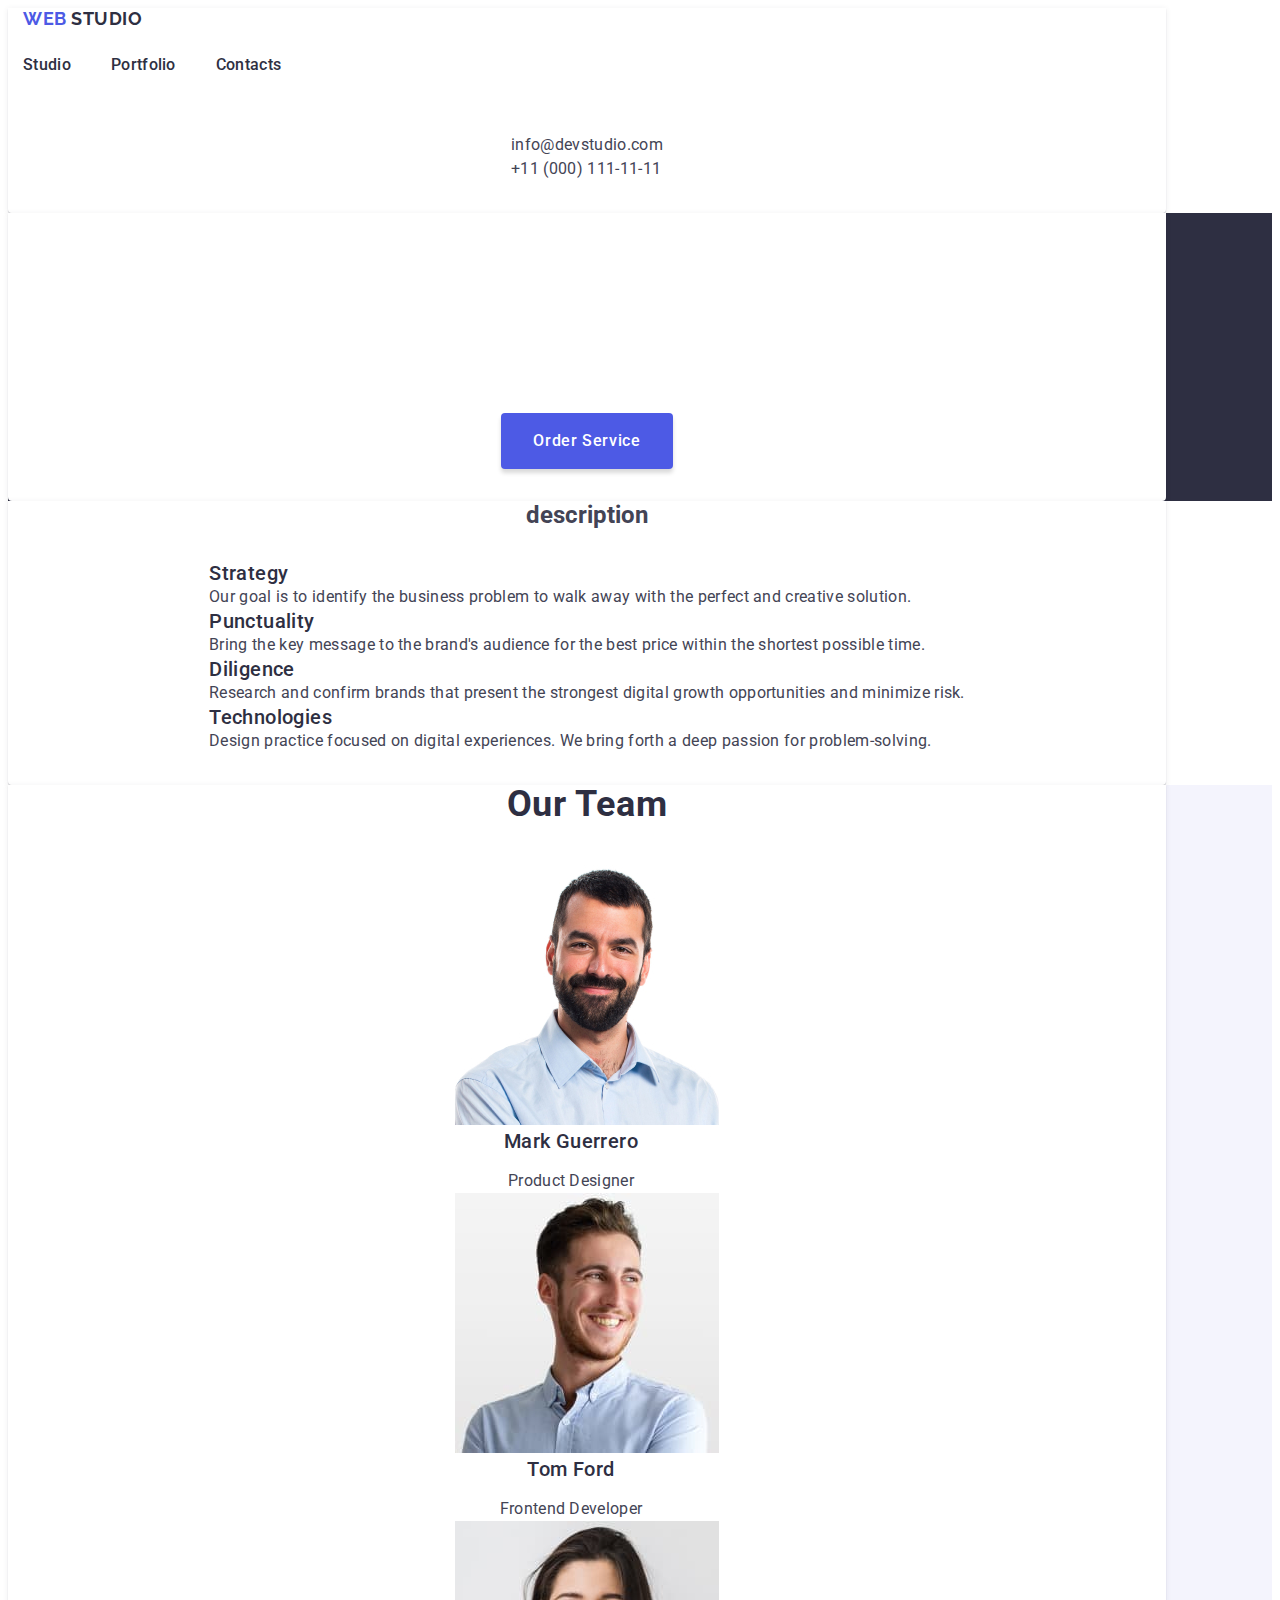
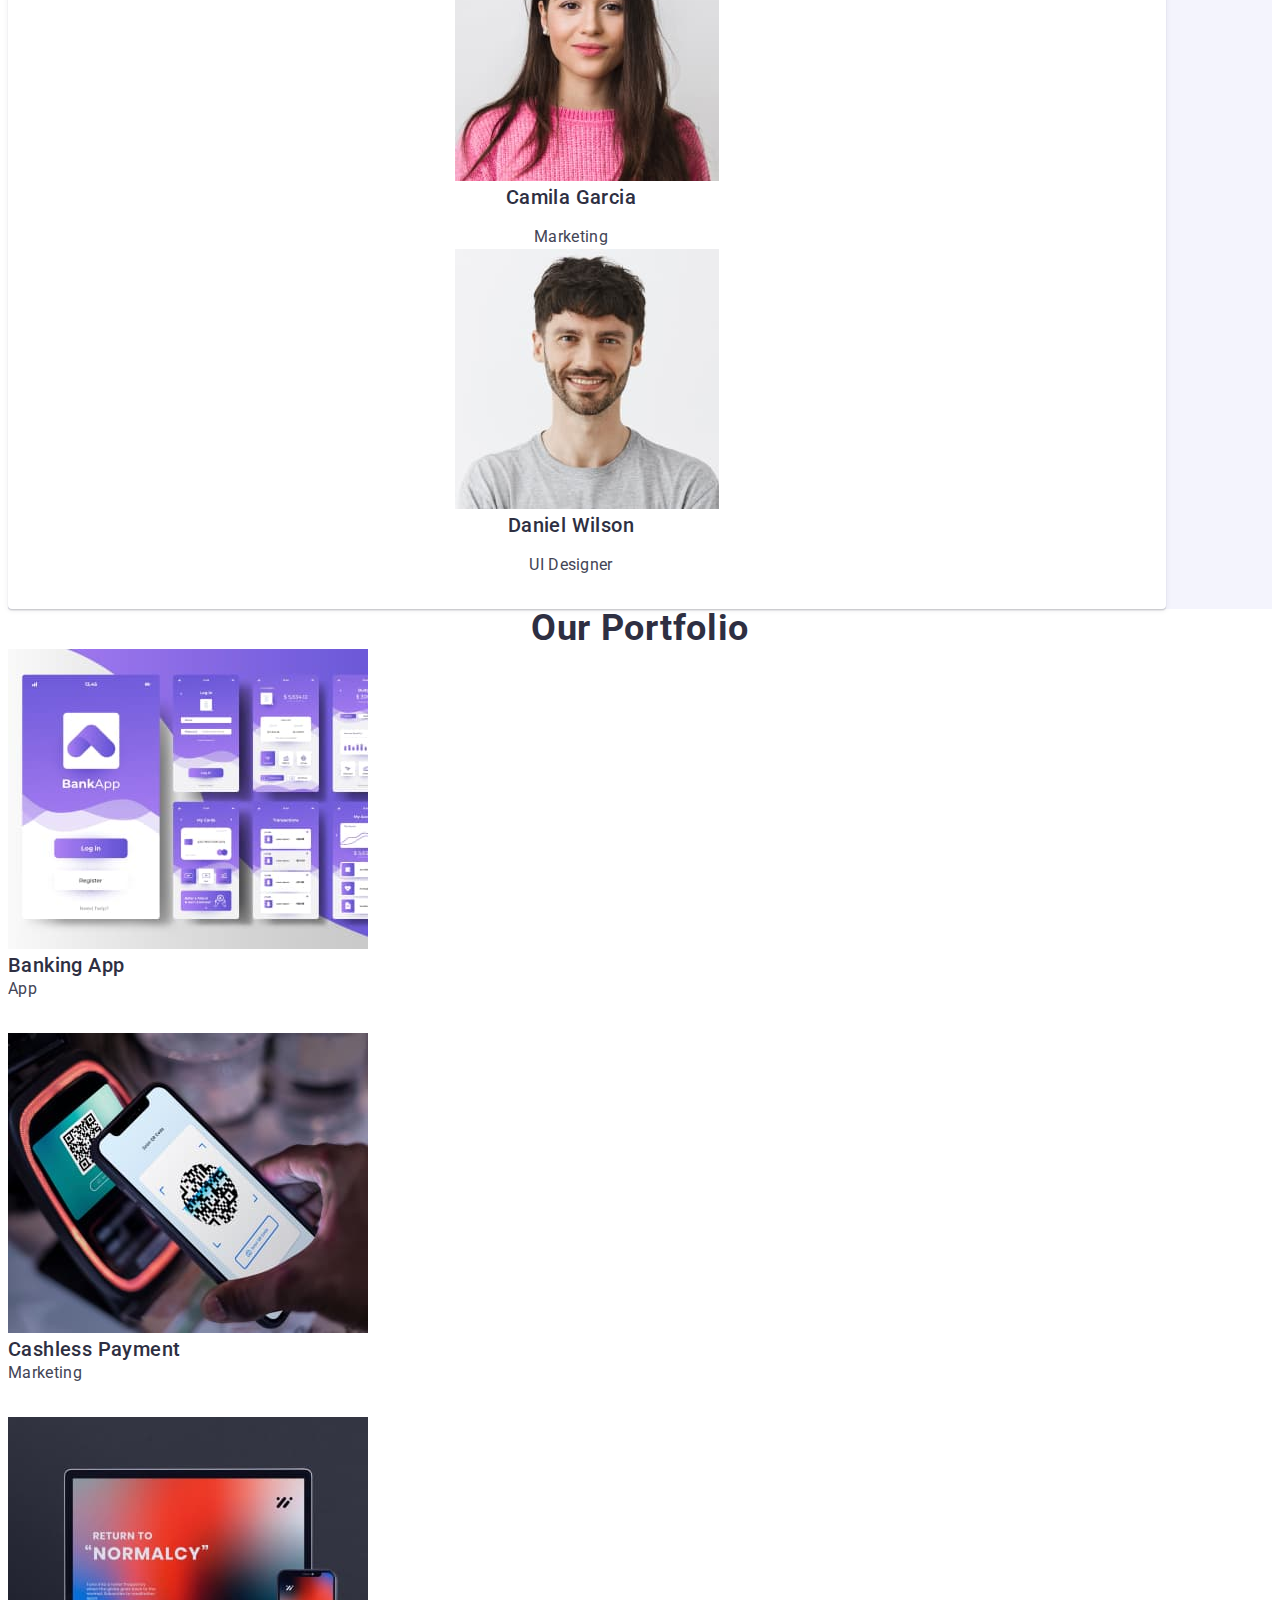
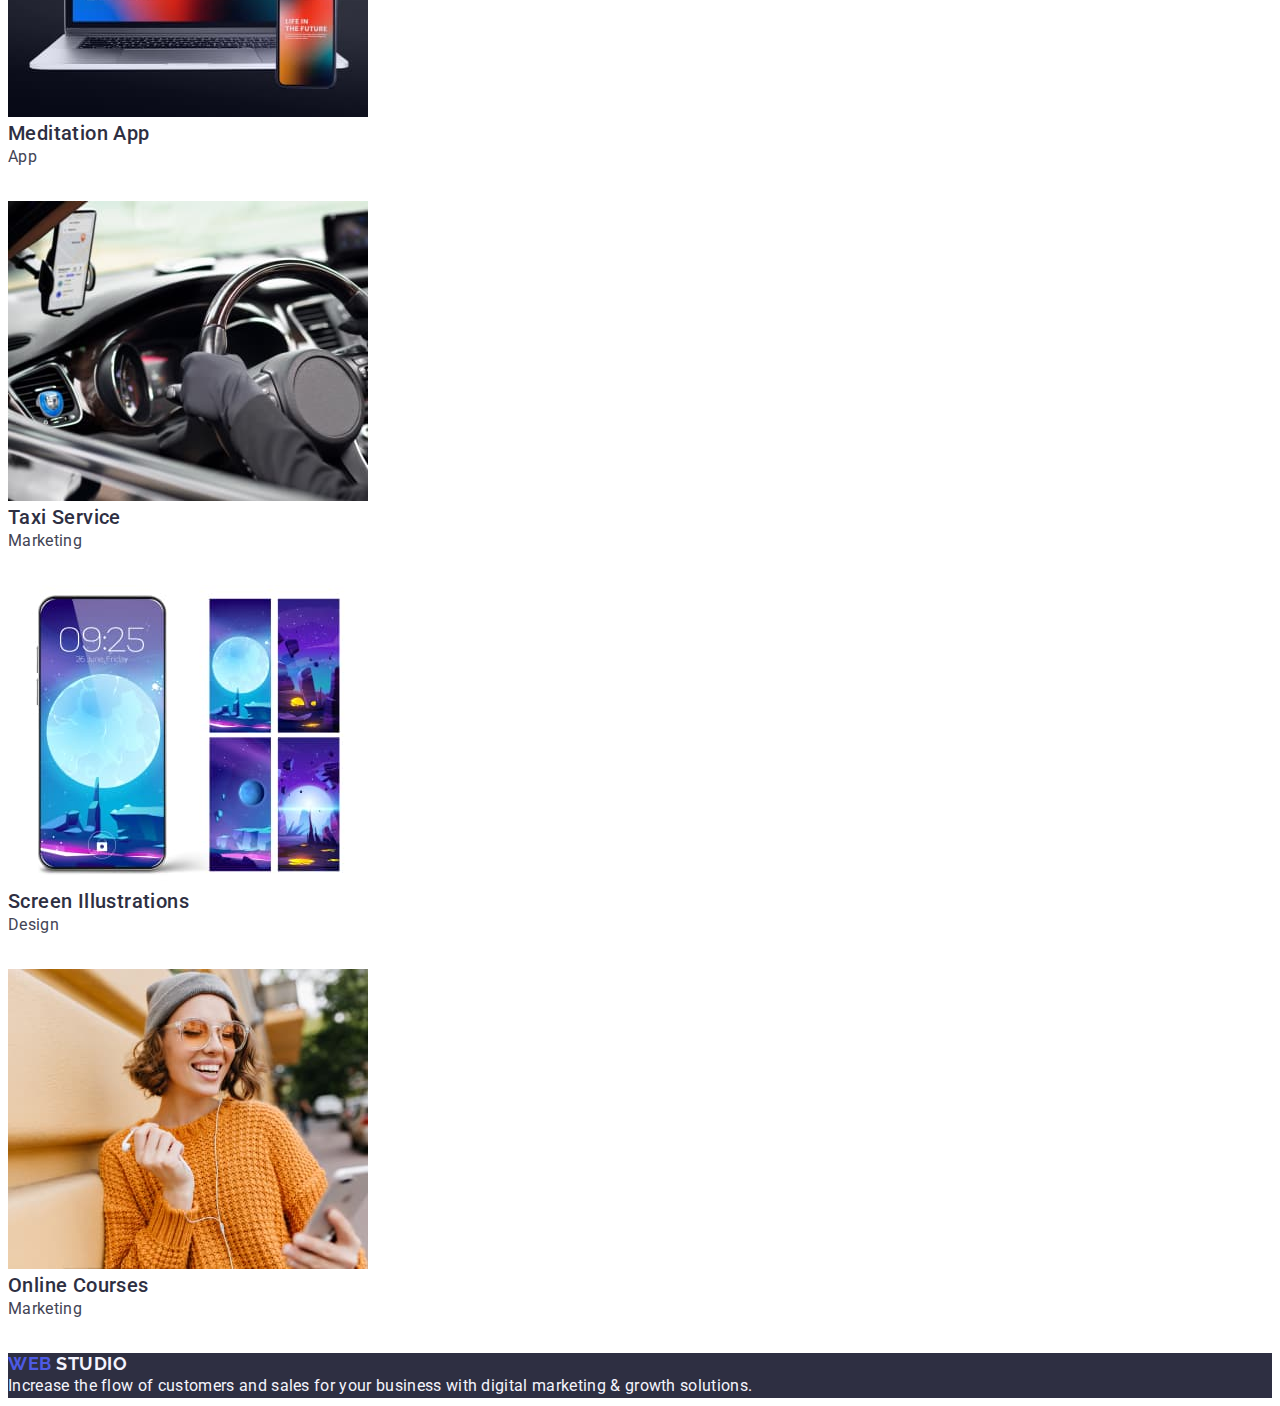
==== commit 5dcc2667: "update" ====
--- a/index.html
+++ b/index.html
@@ -112,15 +112,14 @@
           <h2 class="team-title">Our Team</h2>
           <ul class="team-list">
             <li class="team-item">
-              <div class="post-thumb">
-                <img
-                  class="post-image"
-                  src="./images/img1.jpg"
-                  alt="Product Designer"
-                  width="264"
-                  height="260"
-                />
-
+              <img
+                class="post-image"
+                src="./images/img1.jpg"
+                alt="Product Designer"
+                width="264"
+                height="260"
+              />
+              <div class="box-team">
                 <h3 class="team-item-name">Mark Guerrero</h3>
                 <p class="team-item-desc">Product Designer</p>
               </div>
@@ -133,8 +132,10 @@
                 width="264"
                 height="260"
               />
-              <h3 class="team-item-name">Tom Ford</h3>
-              <p class="team-item-desc">Frontend Developer</p>
+              <div class="box-team">
+                <h3 class="team-item-name">Tom Ford</h3>
+                <p class="team-item-desc">Frontend Developer</p>
+              </div>
             </li>
 
             <li class="team-item">
@@ -144,8 +145,10 @@
                 width="264"
                 height="260"
               />
-              <h3 class="team-item-name">Camila Garcia</h3>
-              <p class="team-item-desc">Marketing</p>
+              <div class="box-team">
+                <h3 class="team-item-name">Camila Garcia</h3>
+                <p class="team-item-desc">Marketing</p>
+              </div>
             </li>
 
             <li class="team-item">
@@ -155,8 +158,10 @@
                 width="264"
                 height="260"
               />
-              <h3 class="team-item-name">Daniel Wilson</h3>
-              <p class="team-item-desc">UI Designer</p>
+              <div class="box-team">
+                <h3 class="team-item-name">Daniel Wilson</h3>
+                <p class="team-item-desc">UI Designer</p>
+              </div>
             </li>
           </ul>
         </div>
--- a/css/styles.css
+++ b/css/styles.css
@@ -1,11 +1,13 @@
-/* font-family: 'Raleway',
-sans-serif;
-font-family: 'Roboto',
-sans-serif; */
-
+*,
+*::before,
+*::after{
+    box-sizing: border-box;
+    :root
+}
 
 body {
-    font-family: "Roboto", sans-serif;
+    font-family: "Roboto", sans-serif, "Raleway",
+        sans-serif;
     color: #434455;
     background: #FFF;
     font-size: 16px;
@@ -23,6 +25,7 @@
 h1,h2,h3,h4.h5,h6,p {
 margin: 0;
 }
+
 .visually-hidden {
     position: absolute;
     width: 1px;
@@ -43,10 +46,12 @@
 padding: 0 15px;
 margin: 0 auto;
 }
+
 .header-container,
 .header-nav {
     display: flex;
     align-items: center;
+    display: block;
 }
 .header-nav{
    margin-right: auto; 
@@ -75,12 +80,13 @@
         line-height: 1.17;
         letter-spacing: 0.03em;
         text-transform: uppercase;
-        margin-reght: 76px;
+        margin-right: 76px;
 }
 
 .nav-list {
       color: #404BBF;
         gap: 40px;
+        display: flex;
        
 }
 
@@ -120,6 +126,7 @@
 
 }
 .address-item{
+    margin-left: auto;
 
 }
 .contacts {
@@ -147,22 +154,27 @@
 /* Main content */
 .solution {
 background: #2E2F42;
-width: 1440px;
-    height: 600px;
-    flex-shrink: 0;
-    padding: 188px, 0;
+} 
+ 
+.container{
+    width: 1440px;
+       padding: 188px, 0;
+       margin: 0 auto;
 }
 
 .section-title {
     color: #FFF;
         text-align: center;
-        font-family: "Roboto";
+        width: 496px;
         font-size: 56px;
         font-style: normal;
         font-weight: 700;
         line-height: 1.07;
         letter-spacing: 0.02em;
-}
+        padding-bottom: 48px;
+}
+
+
 
 .section-button {
      background:  #4D5AE5;
@@ -202,7 +214,7 @@
 }
 
 .description-list{
-    display: flex;
+    display: block;
     gap: 24px;
 }
 .description-item{
@@ -242,9 +254,25 @@
 }
 
 .container{
-    
-}
-
+display: inline-flex;
+    padding-bottom: 32px;
+    flex-direction: column;
+    justify-content: center;
+    align-items: center;
+    gap: 32px;
+border-radius: 0px 0px 4px 4px;
+    background:#FFF;
+    box-shadow: 0px 2px 1px 0px rgba(46, 47, 66, 0.08), 0px 1px 1px 0px rgba(46, 47, 66, 0.16), 0px 1px 6px 0px rgba(46, 47, 66, 0.08);
+}
+ .box-team{
+    display: flex;
+        width: 232px;
+        flex-direction: column;
+        justify-content: center;
+        align-items: center;
+        gap: 8px;
+        padding bottom: 32px;
+ }
 .team-title {
     color: #2E2F42;
         text-align: center;
@@ -256,16 +284,21 @@
         line-height:1.11;
         letter-spacing: 0.02em;
         text-transform: capitalize;
-}
+        margin-top: 0;
+        margin-bottom: 8px;
+}
+
 .team-list{
 
 }
 
 .team-item {
     
-        padding-bottom: 32px;
+       
         justify-content: center;
             background: #FFF;
+            width: calc(100% - 3 * 24) / 4;
+
          
 
 }
@@ -282,6 +315,7 @@
         line-height:1.2;
        
         letter-spacing: 0.02em;
+        margin-bottom: 8px;
 }
 
 .team-item-desc {
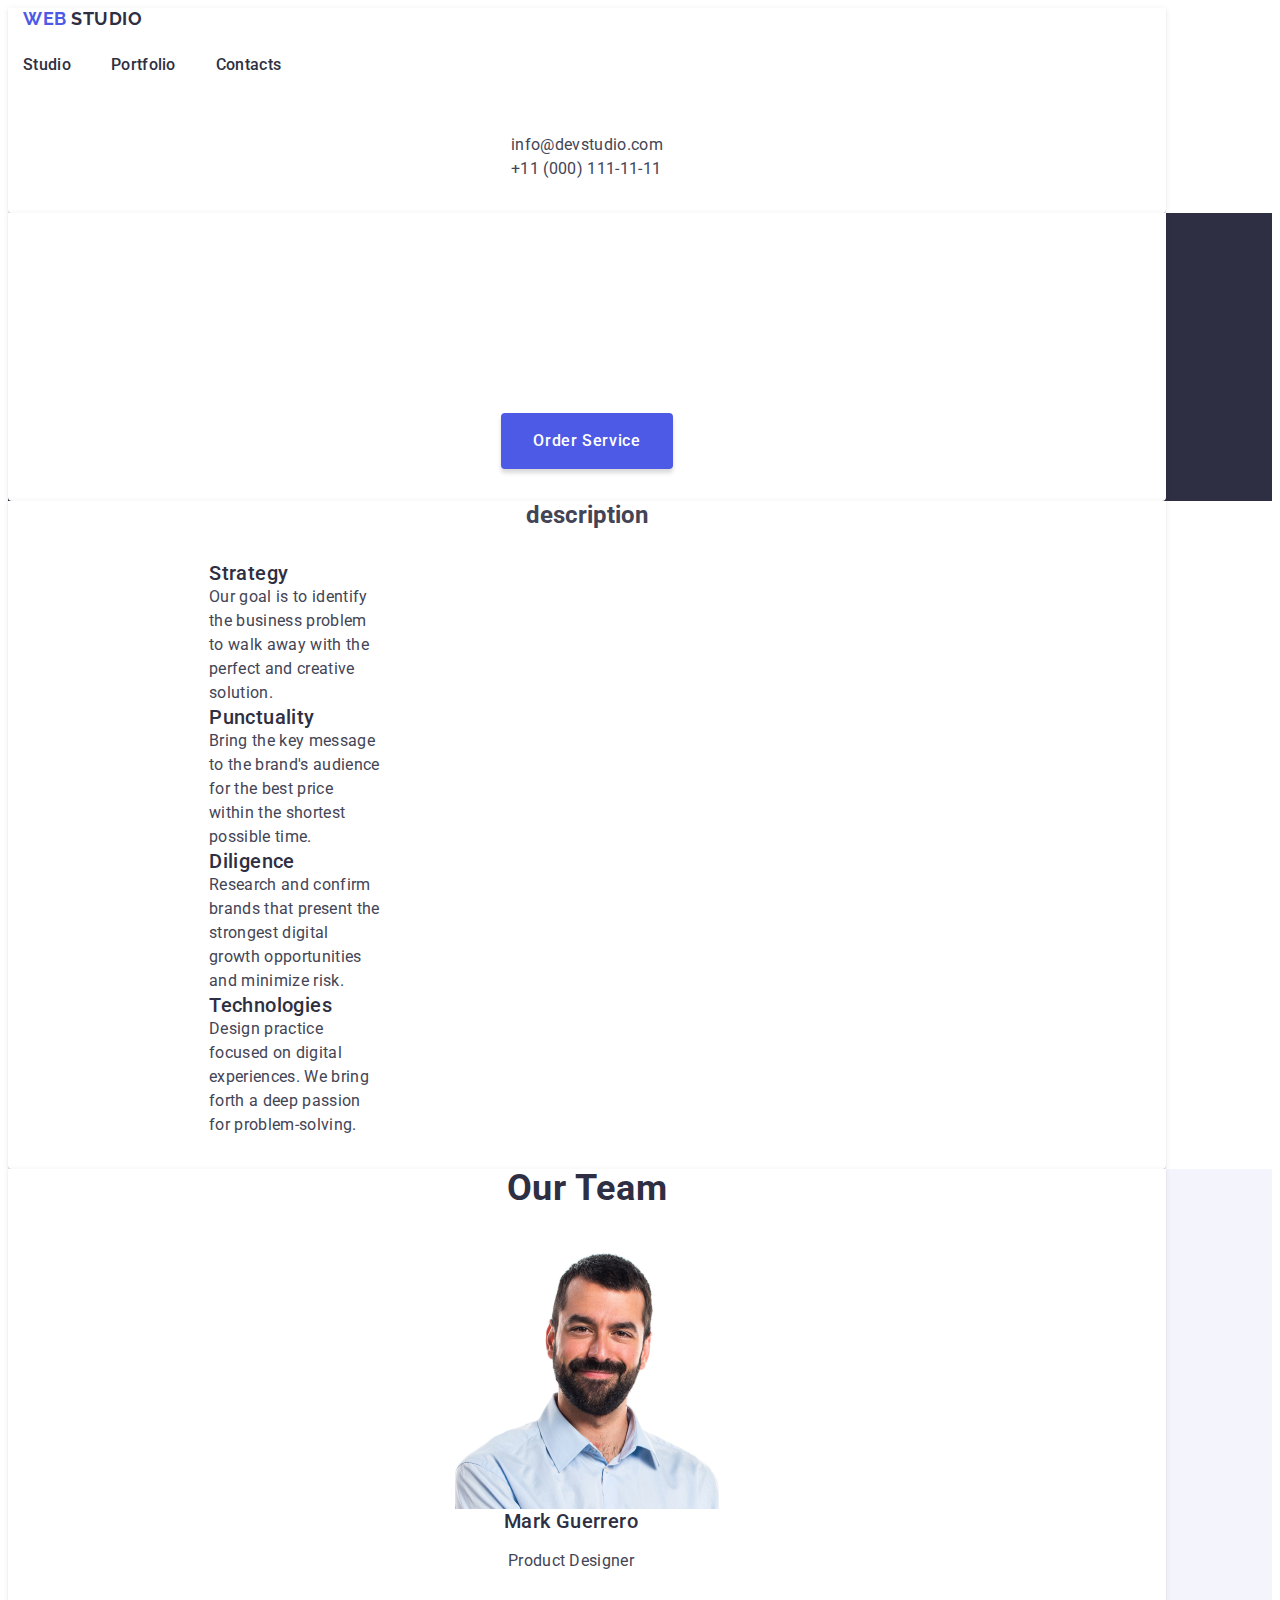
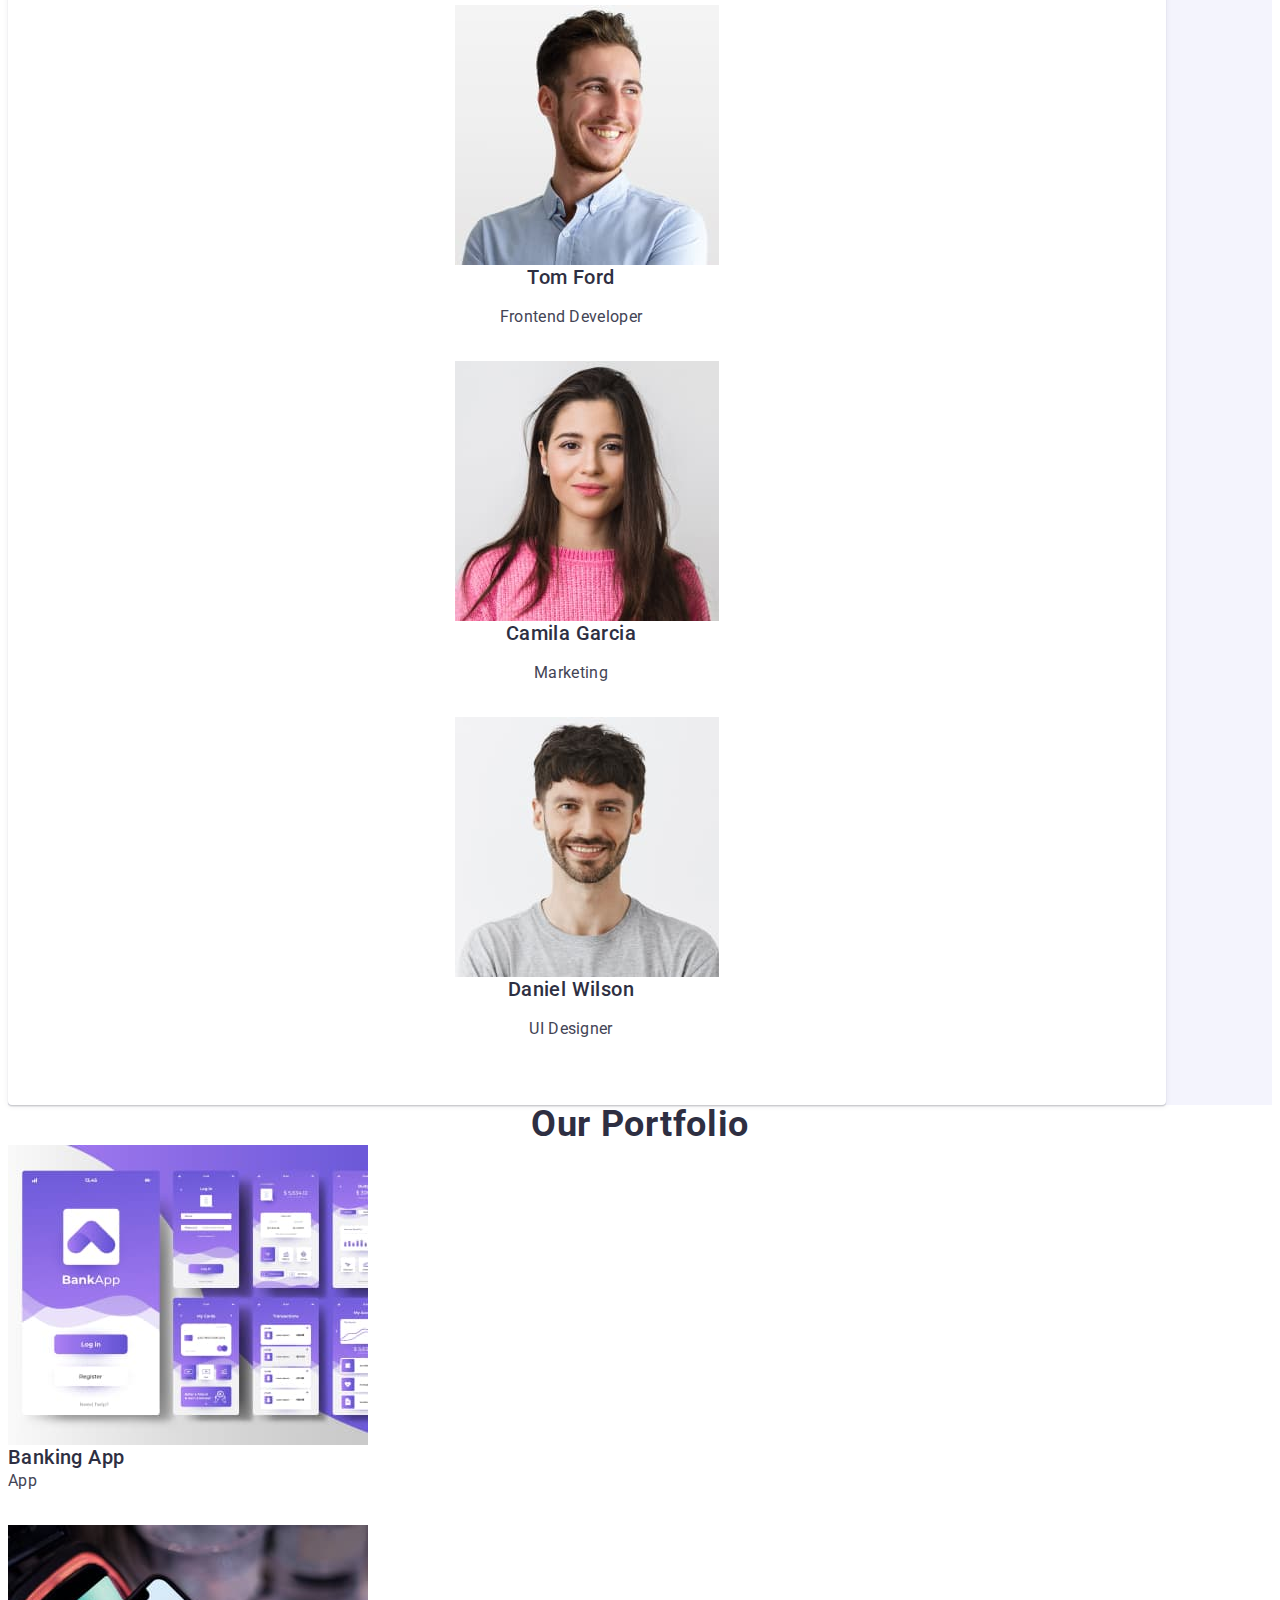
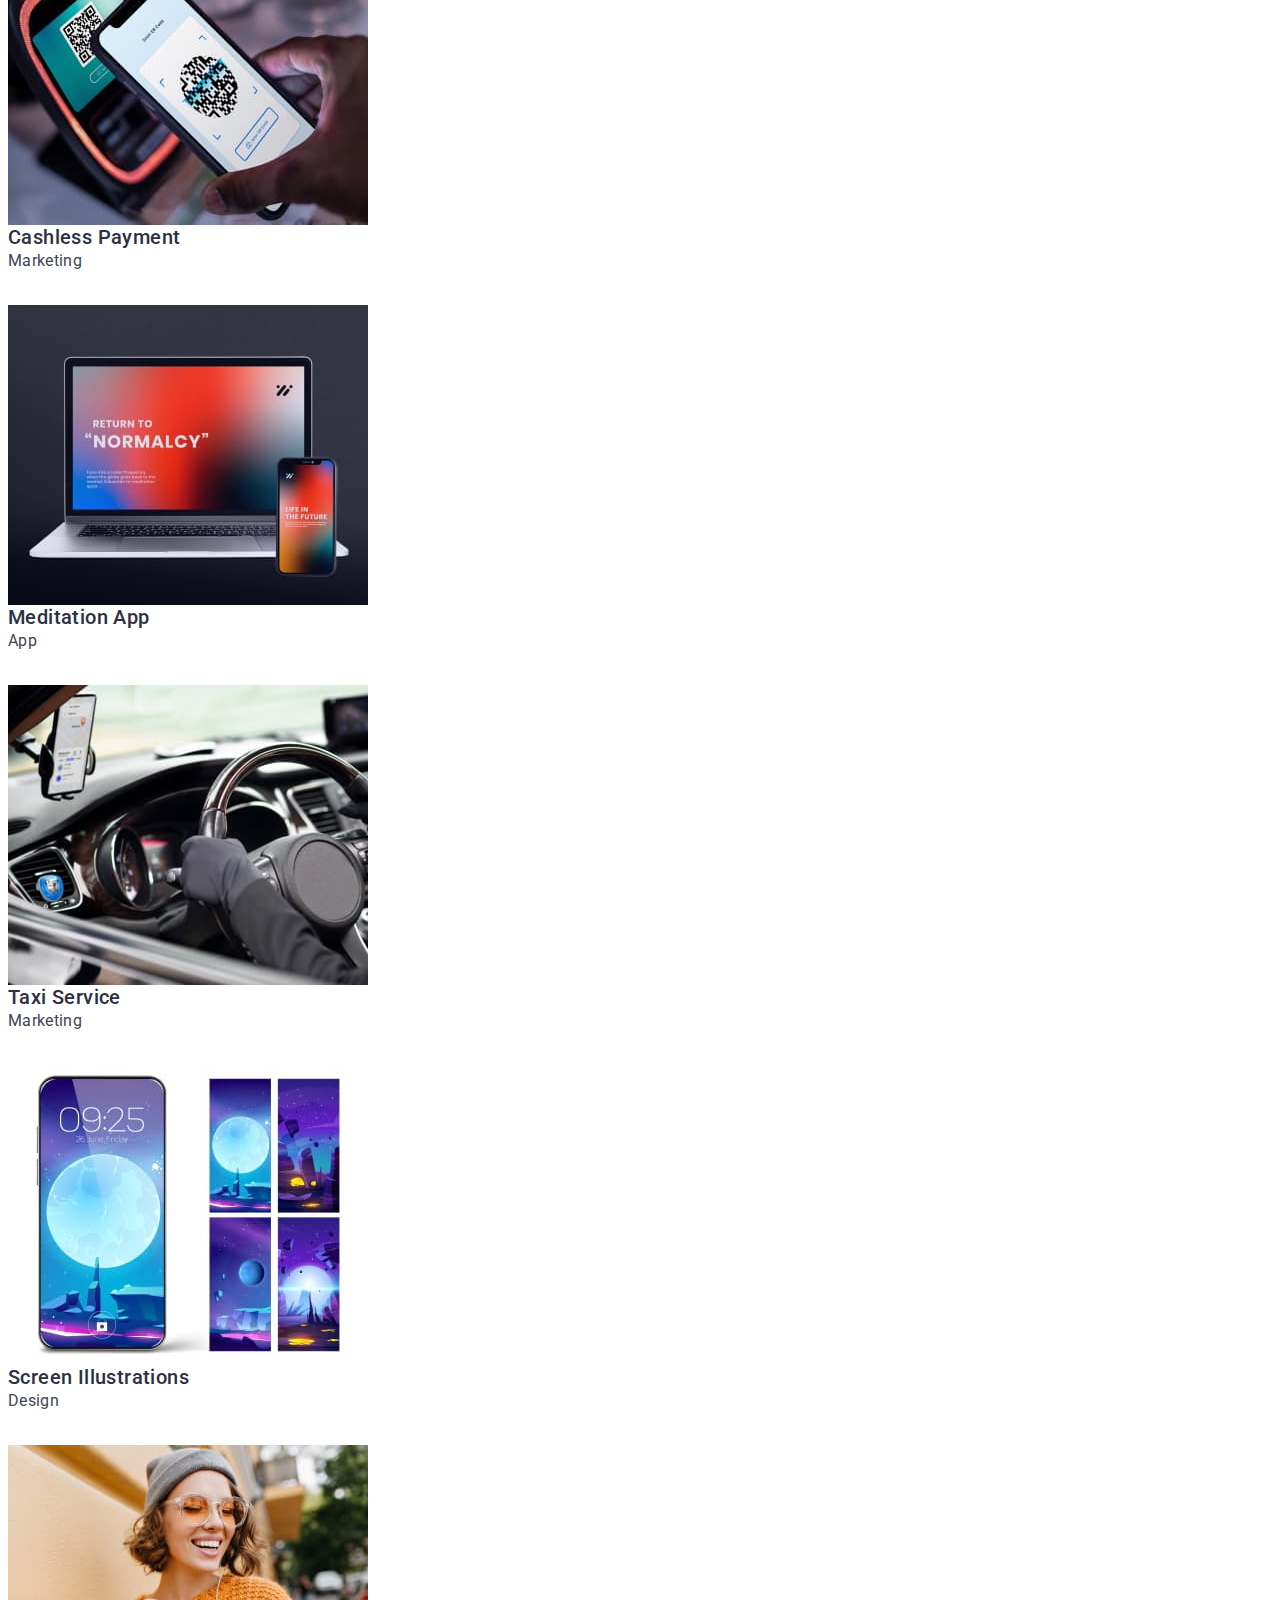
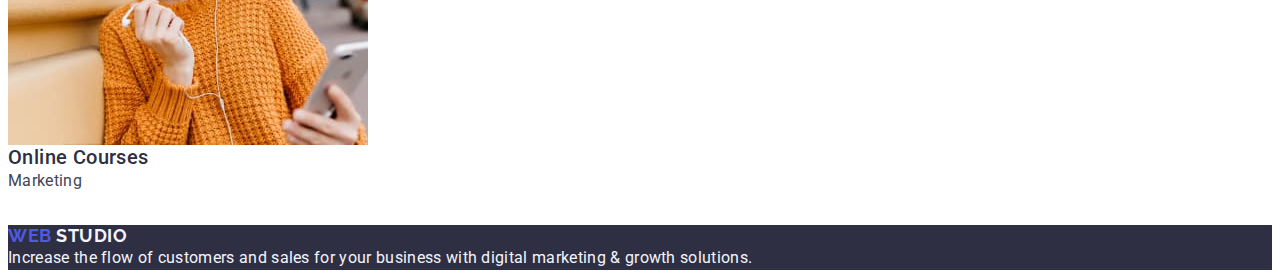
==== commit 60487c00: "update" ====
--- a/index.html
+++ b/index.html
@@ -65,7 +65,7 @@
       <section class="solution">
         <div class="container">
           <h1 class="section-title">Effective Solutions for Your Business</h1>
-          <button class="section-button">Order Service</button>
+          <button type="button"class="section-button">Order Service</button>
         </div>
       </section>
 
--- a/css/styles.css
+++ b/css/styles.css
@@ -9,7 +9,7 @@
     font-family: "Roboto", sans-serif, "Raleway",
         sans-serif;
     color: #434455;
-    background: #FFF;
+    background-color: #FFF;
     font-size: 16px;
 }
 a{
@@ -84,9 +84,12 @@
 }
 
 .nav-list {
-      color: #404BBF;
+    color: #404BBF;
         gap: 40px;
-        display: flex;
+        
+        display:flex;
+            align-items: flex-start;
+            
        
 }
 
@@ -107,7 +110,7 @@
         line-height:1.5; 
         letter-spacing: 0.02em;
         padding: 24px 0;
-        display: block;
+        display:flex;
 }
 
 
@@ -218,7 +221,7 @@
     gap: 24px;
 }
 .description-item{
-    width: calc(100% - 3 * 24) / 4;
+    width: calc((100% - 72px) / 4);
 }
 .title {}
 
@@ -252,7 +255,9 @@
     background-color: #f4f4fd;
     padding: 120px, 0;
 }
-
+img{
+    display: block;
+}
 .container{
 display: inline-flex;
     padding-bottom: 32px;
@@ -271,7 +276,7 @@
         justify-content: center;
         align-items: center;
         gap: 8px;
-        padding bottom: 32px;
+        padding-bottom: 32px;
  }
 .team-title {
     color: #2E2F42;
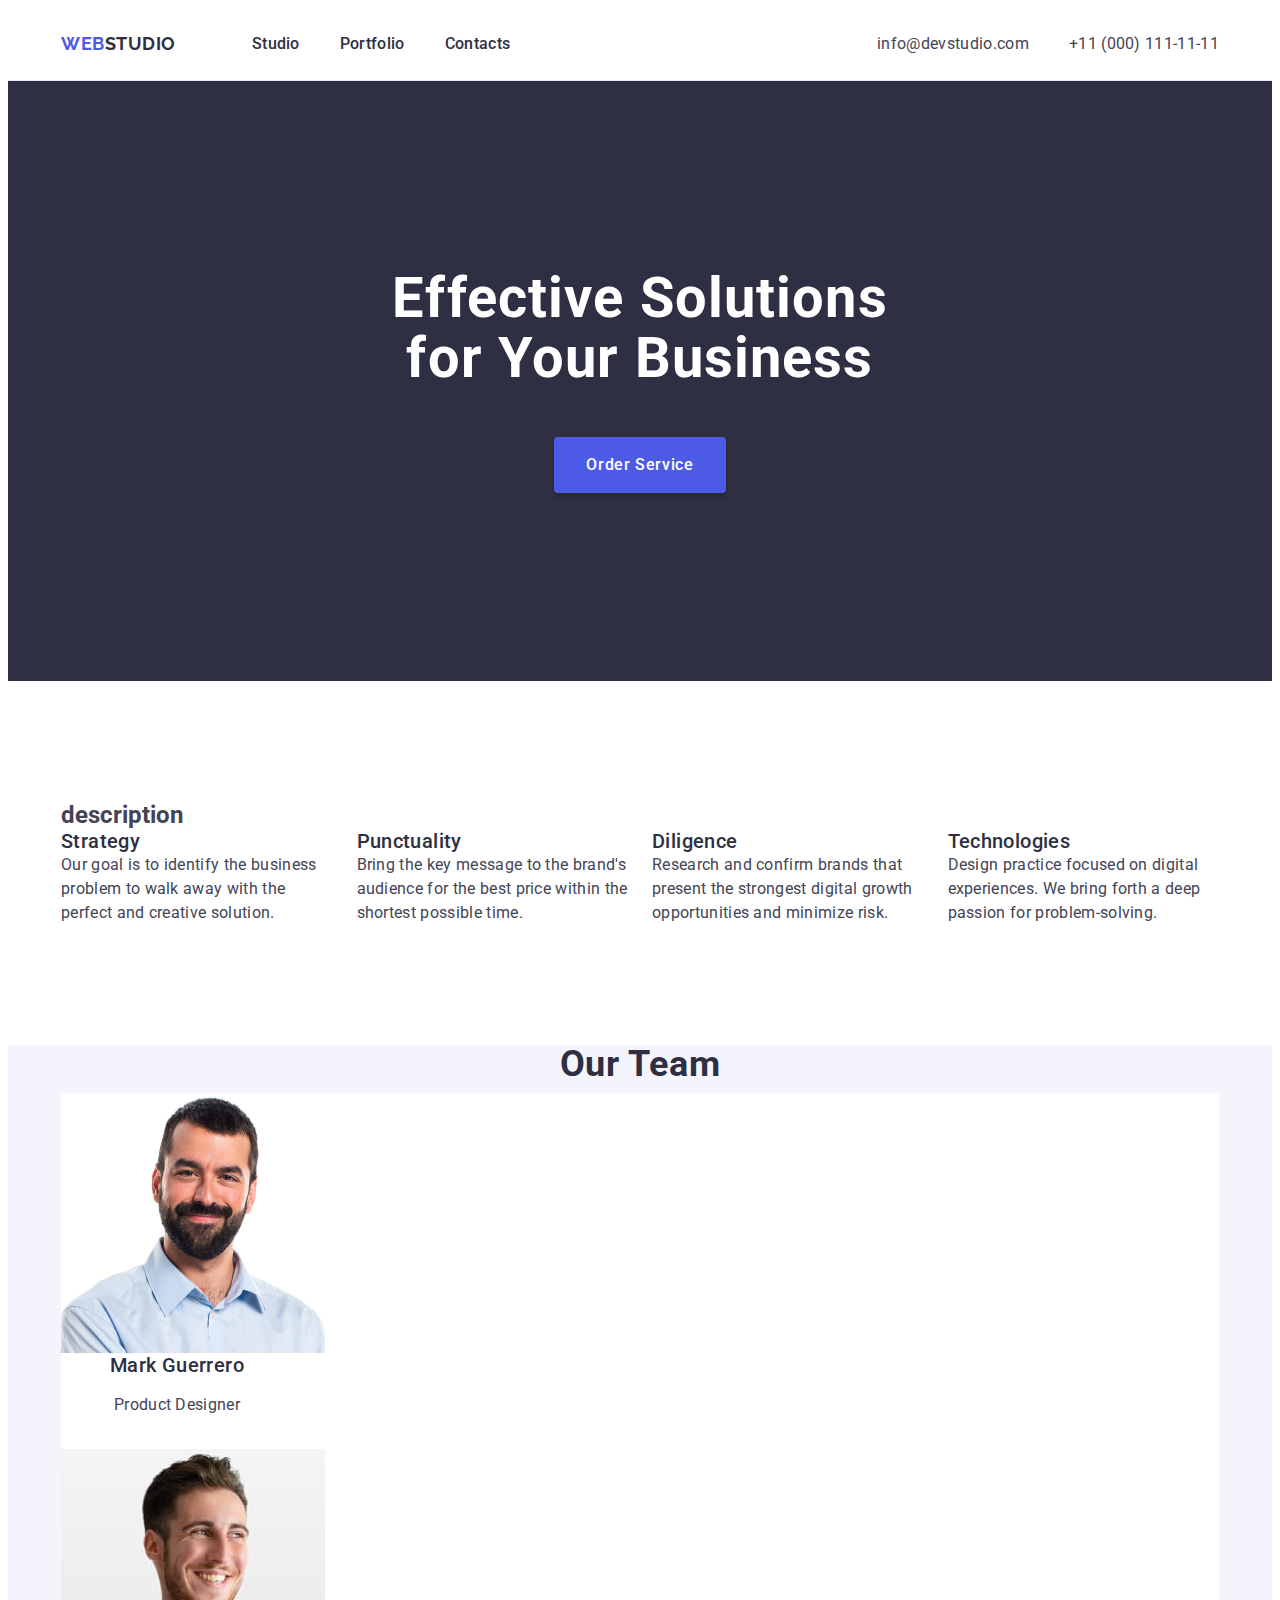
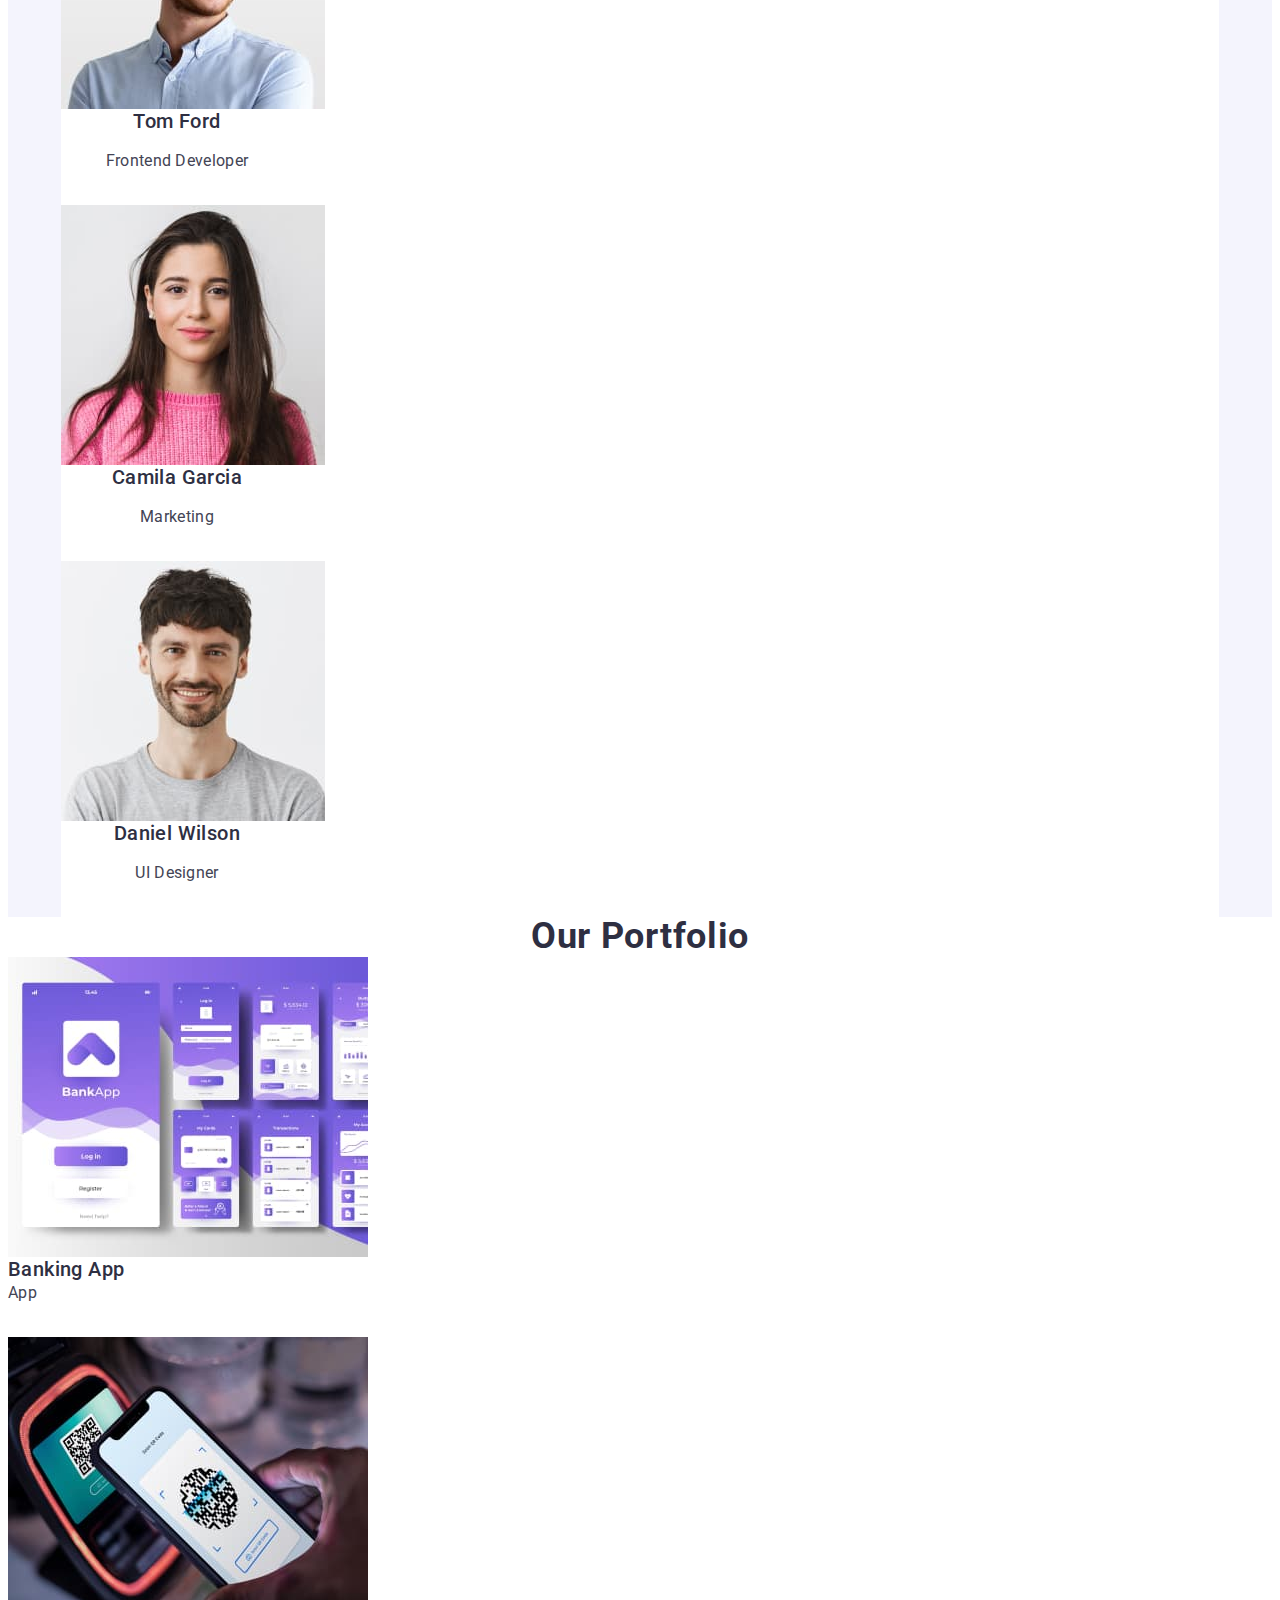
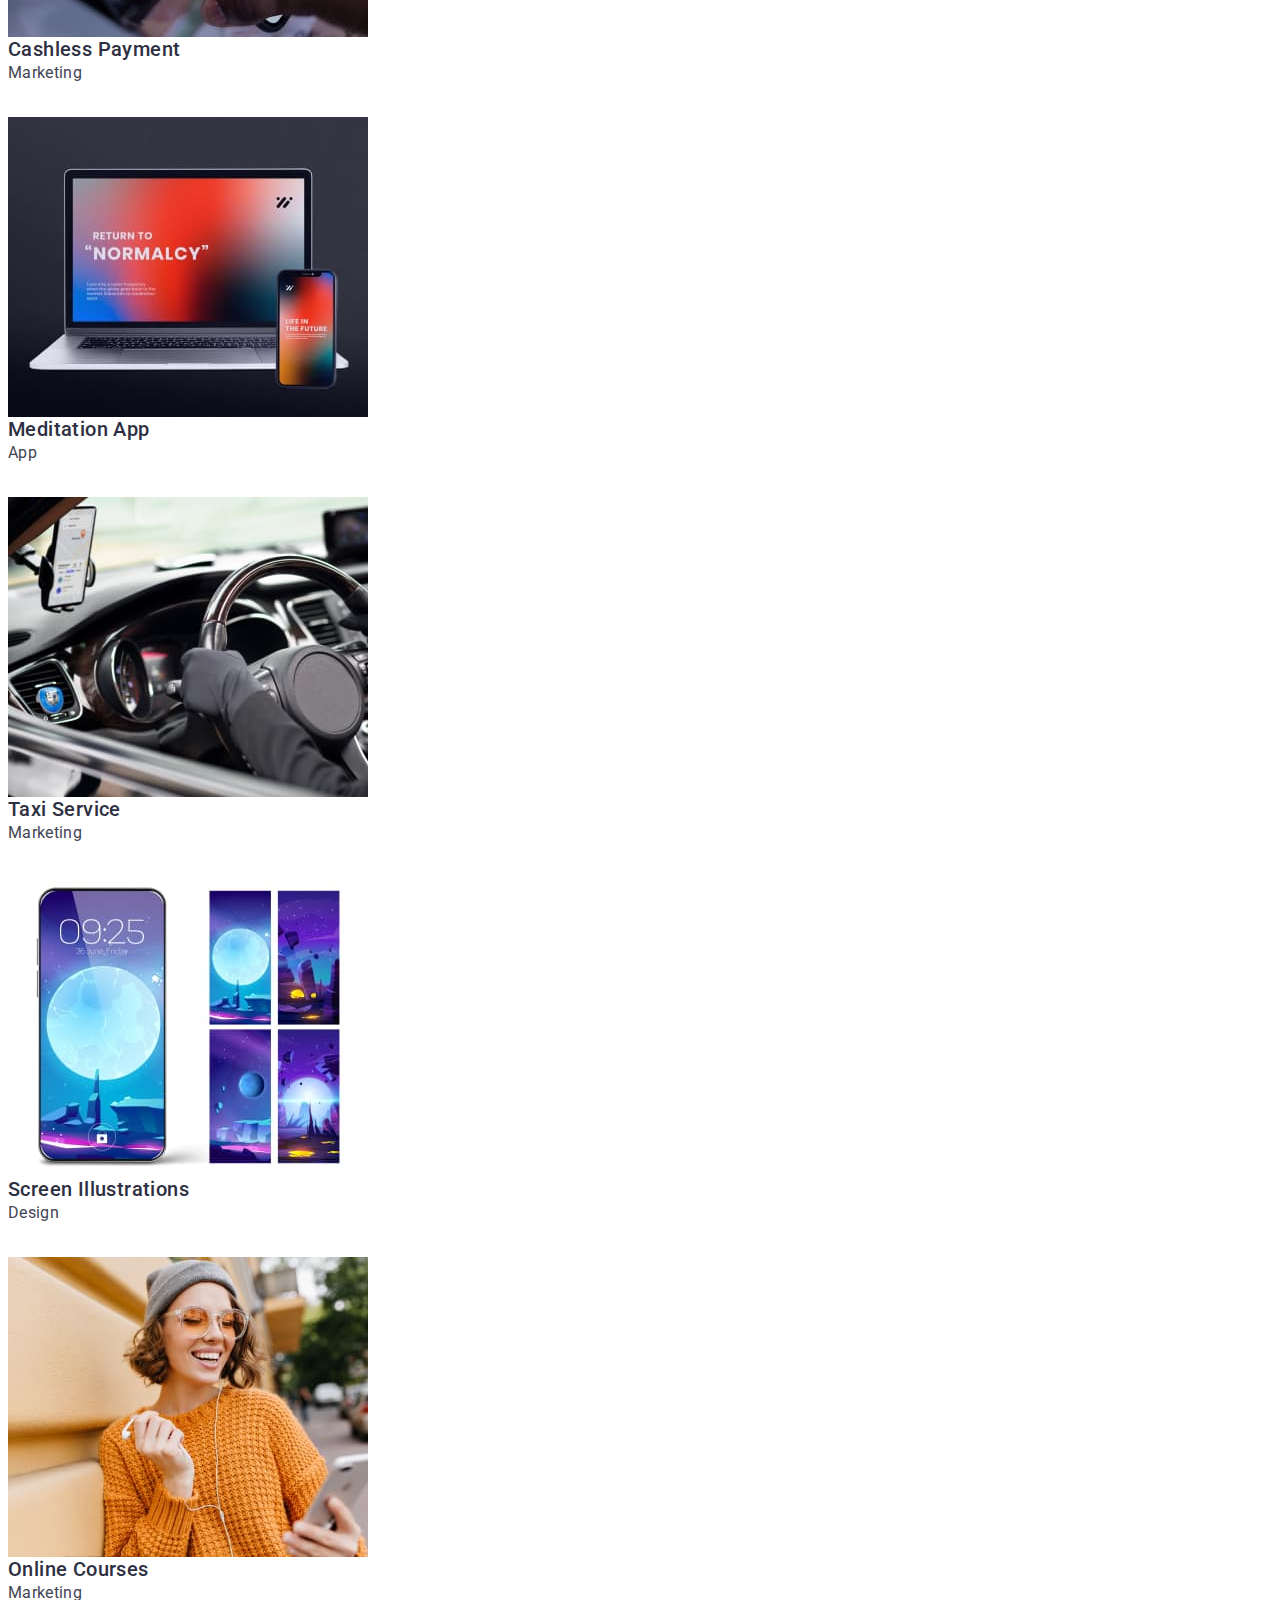
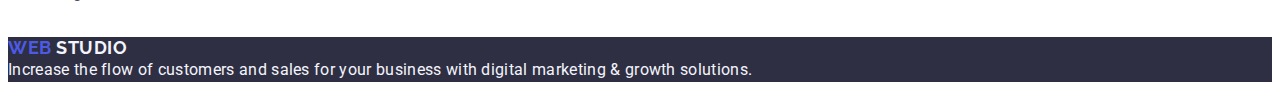
==== commit 1110f446: "update" ====
--- a/index.html
+++ b/index.html
@@ -26,9 +26,8 @@
     <header class="header">
       <div class="container header-container">
         <nav class="header-nav">
-          <a href="" class="logo-header">
-            Web
-            <span class="logo-span">Studio</span>
+          <a href="" class="logo-header"
+            >Web<span class="logo-span">Studio</span>
           </a>
 
           <ul class="nav-list">
@@ -65,7 +64,7 @@
       <section class="solution">
         <div class="container">
           <h1 class="section-title">Effective Solutions for Your Business</h1>
-          <button type="button"class="section-button">Order Service</button>
+          <button type="button" class="section-button">Order Service</button>
         </div>
       </section>
 
--- a/css/styles.css
+++ b/css/styles.css
@@ -1,9 +1,3 @@
-*,
-*::before,
-*::after{
-    box-sizing: border-box;
-    :root
-}
 
 body {
     font-family: "Roboto", sans-serif, "Raleway",
@@ -46,12 +40,18 @@
 padding: 0 15px;
 margin: 0 auto;
 }
-
-.header-container,
+.header{
+    border-bottom: 1px solid var(--CORNFLOWER, #E7E9FC);
+        
+}
+.header-container{
+display: flex;
+align-items: center;
+}
 .header-nav {
     display: flex;
     align-items: center;
-    display: block;
+   
 }
 .header-nav{
    margin-right: auto; 
@@ -70,6 +70,7 @@
         line-height: 1.17;
         letter-spacing: 0.03em;
         text-transform: uppercase;
+        margin-right: 76px;
 }
 
 .logo-span {
@@ -80,7 +81,7 @@
         line-height: 1.17;
         letter-spacing: 0.03em;
         text-transform: uppercase;
-        margin-right: 76px;
+      
 }
 
 .nav-list {
@@ -88,7 +89,7 @@
         gap: 40px;
         
         display:flex;
-            align-items: flex-start;
+            align-items: center;
             
        
 }
@@ -110,7 +111,7 @@
         line-height:1.5; 
         letter-spacing: 0.02em;
         padding: 24px 0;
-        display:flex;
+        display:block;
 }
 
 
@@ -125,6 +126,7 @@
     font-style: normal;
 }
 .address-list{
+    display: flex;
     gap: 40px;
 
 }
@@ -142,7 +144,7 @@
         font-weight: 400;
         line-height: 1.5;
         letter-spacing: 0.02em;
-        padding: 24px, 0;
+        padding: 24px 0;
         display: block;
 }
 .contacts:hover{
@@ -157,11 +159,12 @@
 /* Main content */
 .solution {
 background: #2E2F42;
+padding: 188px 0;
 } 
  
 .container{
-    width: 1440px;
-       padding: 188px, 0;
+    width: 1158px;
+       padding: 0 15px;
        margin: 0 auto;
 }
 
@@ -174,7 +177,7 @@
         font-weight: 700;
         line-height: 1.07;
         letter-spacing: 0.02em;
-        padding-bottom: 48px;
+        margin: 0 auto 48px;
 }
 
 
@@ -192,9 +195,10 @@
         border-radius: 4px;
             box-shadow: 0px 4px 4px 0px rgba(0, 0, 0, 0.15);
             padding: 16px 32px;
-            gap: 10;
-           display: inline-flex; 
-         align-items: flex-start;  
+    display: block;
+    margin: 0 auto;
+           
+        
 }
 
 
@@ -214,10 +218,11 @@
 .description {
         flex-shrink: 0;
         background: #FFF;
+        padding: 120px 0;
 }
 
 .description-list{
-    display: block;
+    display: flex;
     gap: 24px;
 }
 .description-item{
@@ -258,17 +263,7 @@
 img{
     display: block;
 }
-.container{
-display: inline-flex;
-    padding-bottom: 32px;
-    flex-direction: column;
-    justify-content: center;
-    align-items: center;
-    gap: 32px;
-border-radius: 0px 0px 4px 4px;
-    background:#FFF;
-    box-shadow: 0px 2px 1px 0px rgba(46, 47, 66, 0.08), 0px 1px 1px 0px rgba(46, 47, 66, 0.16), 0px 1px 6px 0px rgba(46, 47, 66, 0.08);
-}
+
  .box-team{
     display: flex;
         width: 232px;
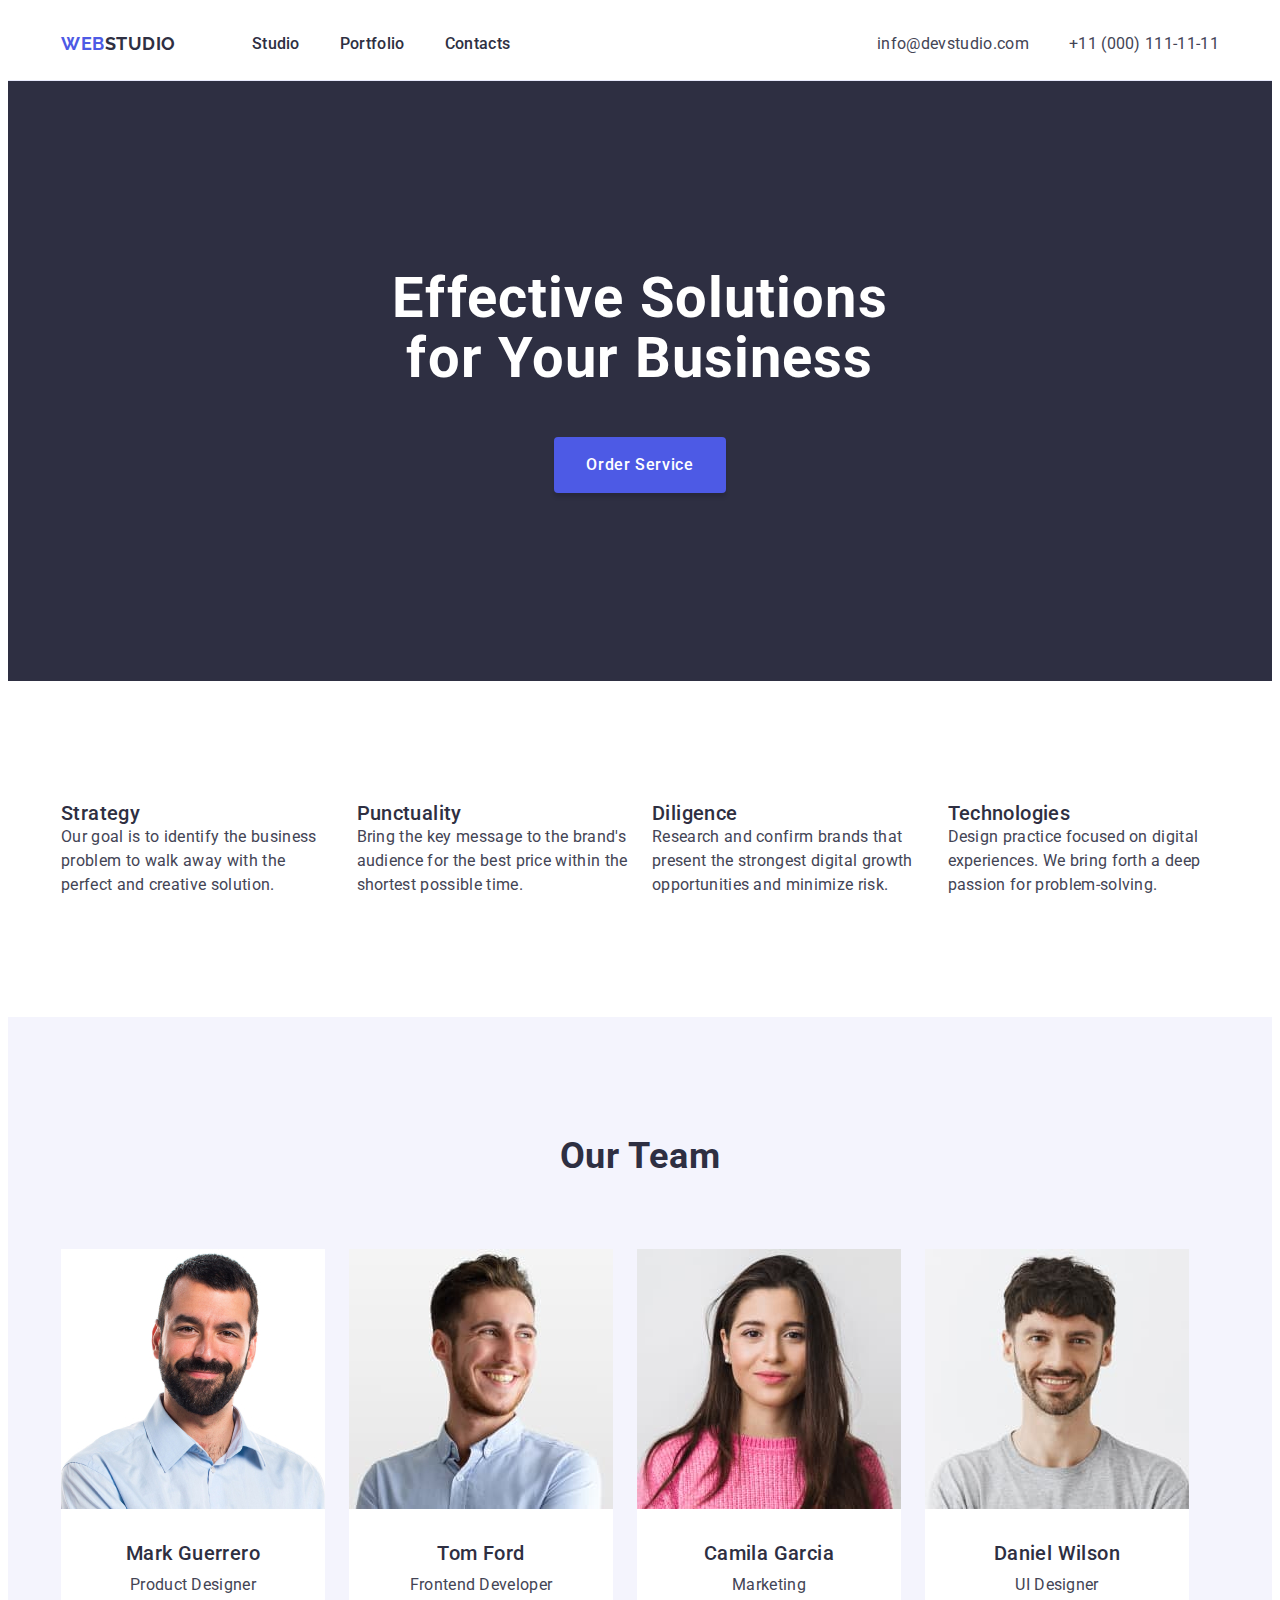
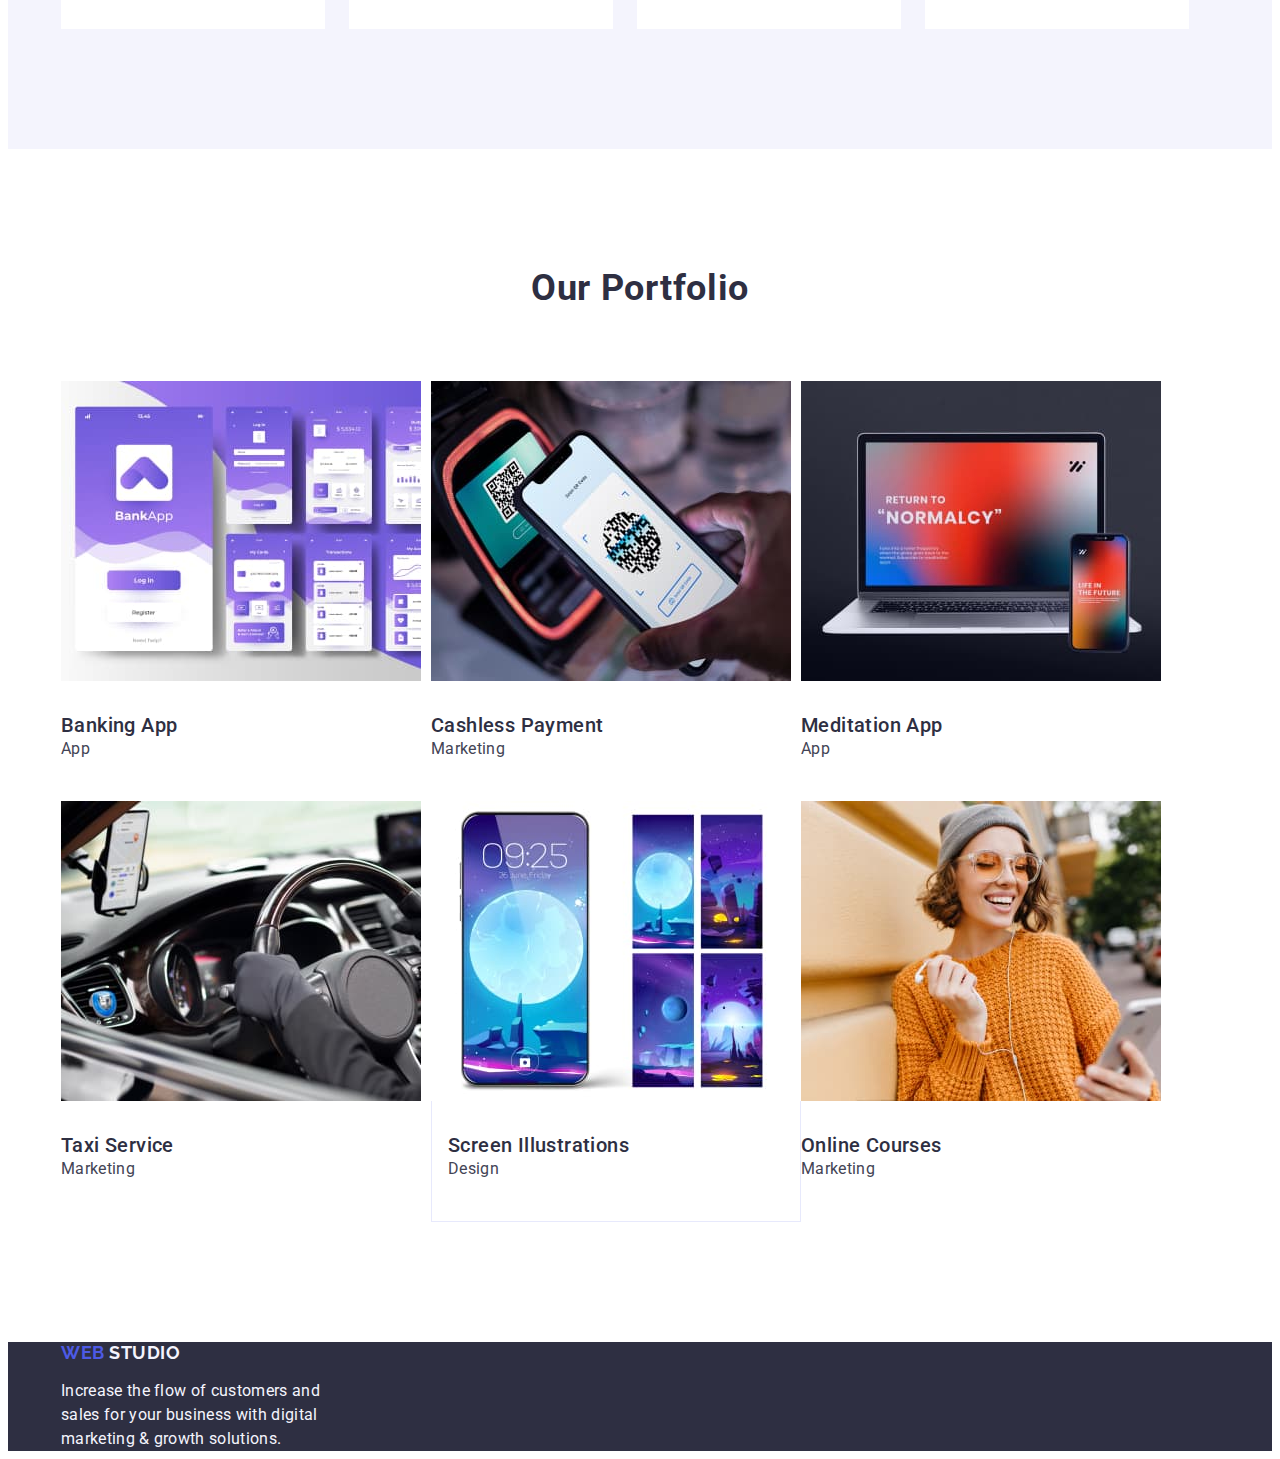
==== commit d93030e4: "update" ====
--- a/index.html
+++ b/index.html
@@ -71,7 +71,7 @@
       <!-- Main content list -->
       <section class="description">
         <div class="container">
-          <h2 class="title">description</h2>
+          <h2 class="visually-hidden">description</h2>
           <ul class="description-list">
             <li class="description-item">
               <h3 class="title-name">Strategy</h3>
@@ -169,77 +169,93 @@
       <!-- Our Portfolio -->
 
       <section class="portfolio">
-        <h2 class="portfolio-title">Our Portfolio</h2>
-        <ul>
-          <li class="portfolio-list">
-            <img src="./images/img5.jpg" alt="App" width="360" height="300" />
-            <h3 class="portfolio-item">Banking App</h3>
-            <p class="portfolio-item-desc">App</p>
-          </li>
-
-          <li class="portfolio-list">
-            <img
-              src="./images/img6.jpg"
-              alt="Marketing"
-              width="360"
-              height="300"
-            />
-            <h3 class="portfolio-item">Cashless Payment</h3>
-            <p class="portfolio-item-desc">Marketing</p>
-          </li>
-
-          <li class="portfolio-list">
-            <img src="./images/img7.jpg" alt="App" width="360" height="300" />
-            <h3 class="portfolio-item">Meditation App</h3>
-            <p class="portfolio-item-desc">App</p>
-          </li>
-
-          <li class="portfolio-list">
-            <img
-              src="./images/img8.jpg"
-              alt="Marketing"
-              width="360"
-              height="300"
-            />
-            <h3 class="portfolio-item">Taxi Service</h3>
-            <p class="portfolio-item-desc">Marketing</p>
-          </li>
-
-          <li class="portfolio-list">
-            <img
-              src="./images/img9.jpg"
-              alt="Design"
-              width="360"
-              height="300"
-            />
-            <h3 class="portfolio-item">Screen Illustrations</h3>
-            <p class="portfolio-item-desc">Design</p>
-          </li>
-
-          <li class="portfolio-list">
-            <img
-              src="./images/img10.jpg"
-              alt="Marketing"
-              width="360"
-              height="300"
-            />
-            <h3 class="portfolio-item">Online Courses</h3>
-            <p class="portfolio-item-desc">Marketing</p>
-          </li>
-        </ul>
+        <div class="container">
+          <h2 class="portfolio-title">Our Portfolio</h2>
+          <ul class="portfolio-list">
+            <li class="portfolio-list-item">
+              <img src="./images/img5.jpg" alt="App" width="360" height="300" />
+              <div class="box-portfolio">
+                <h3 class="portfolio-item">Banking App</h3>
+                <p class="portfolio-item-desc">App</p>
+              </div>
+            </li>
+
+            <li class="portfolio-list-item">
+              <img
+                src="./images/img6.jpg"
+                alt="Marketing"
+                width="360"
+                height="300"
+              />
+              <div class="box-portfolio">
+                <h3 class="portfolio-item">Cashless Payment</h3>
+                <p class="portfolio-item-desc">Marketing</p>
+              </div>
+            </li>
+
+            <li class="portfolio-list-item">
+              <img src="./images/img7.jpg" alt="App" width="360" height="300" />
+              <div class="box-portfolio">
+                <h3 class="portfolio-item">Meditation App</h3>
+                <p class="portfolio-item-desc">App</p>
+              </div>
+            </li>
+
+            <li class="portfolio-list-item">
+              <img
+                src="./images/img8.jpg"
+                alt="Marketing"
+                width="360"
+                height="300"
+              />
+              <div class="box-portfolio">
+                <h3 class="portfolio-item">Taxi Service</h3>
+                <p class="portfolio-item-desc">Marketing</p>
+              </div>
+            </li>
+
+            <li class="portfolio-list-item">
+              <img
+                src="./images/img9.jpg"
+                alt="Design"
+                width="360"
+                height="300"
+              />
+              <div class="box-portfolio-content">
+                <h3 class="portfolio-item">Screen Illustrations</h3>
+                <p class="portfolio-item-desc">Design</p>
+              </div>
+            </li>
+
+            <li class="portfolio-list-item">
+              <img
+                src="./images/img10.jpg"
+                alt="Marketing"
+                width="360"
+                height="300"
+              />
+              <div class="box-portfolio">
+                <h3 class="portfolio-item">Online Courses</h3>
+                <p class="portfolio-item-desc">Marketing</p>
+              </div>
+            </li>
+          </ul>
+        </div>
       </section>
       <!--  -->
     </main>
     <!-- Footer -->
     <footer class="footer">
-      <a href="" class="logo">
-        Web
-        <span class="logo-light">Studio</span>
-      </a>
-      <p class="footer-text">
-        Increase the flow of customers and sales for your business with digital
-        marketing & growth solutions.
-      </p>
+      <div class="container">
+        <a href="" class="logo">
+          Web
+          <span class="logo-light">Studio</span>
+        </a>
+        <p class="footer-text">
+          Increase the flow of customers and sales for your business with
+          digital marketing & growth solutions.
+        </p>
+      </div>
     </footer>
   </body>
 </html>
--- a/css/styles.css
+++ b/css/styles.css
@@ -228,7 +228,7 @@
 .description-item{
     width: calc((100% - 72px) / 4);
 }
-.title {}
+
 
 .title-name {
 color: #2E2F42;
@@ -258,20 +258,15 @@
 
 .team {
     background-color: #f4f4fd;
-    padding: 120px, 0;
+    padding: 120px 0;
 }
 img{
     display: block;
 }
 
  .box-team{
-    display: flex;
-        width: 232px;
-        flex-direction: column;
-        justify-content: center;
-        align-items: center;
-        gap: 8px;
-        padding-bottom: 32px;
+   
+        padding: 32px 0;
  }
 .team-title {
     color: #2E2F42;
@@ -285,19 +280,21 @@
         letter-spacing: 0.02em;
         text-transform: capitalize;
         margin-top: 0;
-        margin-bottom: 8px;
+        margin-bottom: 72px;
 }
 
 .team-list{
+    display: flex;
+    gap: 24px;
 
 }
 
 .team-item {
     
        
-        justify-content: center;
+        
             background: #FFF;
-            width: calc(100% - 3 * 24) / 4;
+            width: calc((100% - 3 * 24)px / 4);
 
          
 
@@ -335,8 +332,19 @@
 /* Our Portfolio */
 
 .portfolio {
-    background: #FFF;}
-   
+    background: #FFF;
+    padding: 120px 0;
+}
+    
+  .box-portfolio{
+    padding: 32px 0;
+
+  } 
+  .box-portfolio-content{
+    padding: 32px 16px;
+    border: 1px solid #E7E9FC;
+        border-top: none;
+  }
 
 .portfolio-title { 
     color:  #2E2F42;
@@ -351,18 +359,17 @@
        
         letter-spacing: 0.02em;
         text-transform: capitalize;
-}
-
-.portfolio-list {
-
-   
-    padding-bottom: 32px;
-    
-    
-   
-    flex-shrink: 0;
-    border:  #E7E9FC;
-        background:  #FFF;
+        margin-bottom: 72px;
+}
+
+.portfolio-list{
+    display: flex;
+    flex-wrap: wrap;
+    gap: 48px 24;
+
+}
+.portfolio-list-item {
+       width: calc((100% - 48px) / 3);
 }
 
 .portfolio-item {
@@ -379,15 +386,13 @@
 }
 .portfolio-item-desc{
     color:  #434455;
-    
-        
         font-family: "Roboto";
         font-size: 16px;
         font-style: normal;
         font-weight: 400;
         line-height:1.5;
-       
-        letter-spacing: 0.02em;
+        letter-spacing: 0.02em;
+        margin-bottom: 8px;
 }
 /* footer */
 .footer {
@@ -403,19 +408,14 @@
         font-style: normal;
         font-weight: 700;
         line-height: 1.17;
-        
         letter-spacing: 0.03em;
         text-transform: uppercase;
-      
-          
-            
             justify-content: center;
+            display: inline-block;
+            margin-bottom: 16px;
 }
 
 .logo-light {
-
-   
-   
     justify-content: center;
     color:  #F4F4FD;
         font-family: "Raleway";
@@ -423,24 +423,21 @@
         font-style: normal;
         font-weight: 700;
         line-height: 1.17;
-       
         letter-spacing: 0.03em;
         text-transform: uppercase;
 }
 
 .footer-text {
     color: #F4F4FD;
-    
-       
+    width: 264px; 
         font-family: "Roboto";
         font-size: 16px;
         font-style: normal;
         font-weight: 400;
         line-height: 1.5;
-       
-        letter-spacing: 0.02em;
-        
-}
-
-
-
+         letter-spacing: 0.02em;
+        
+}
+
+
+
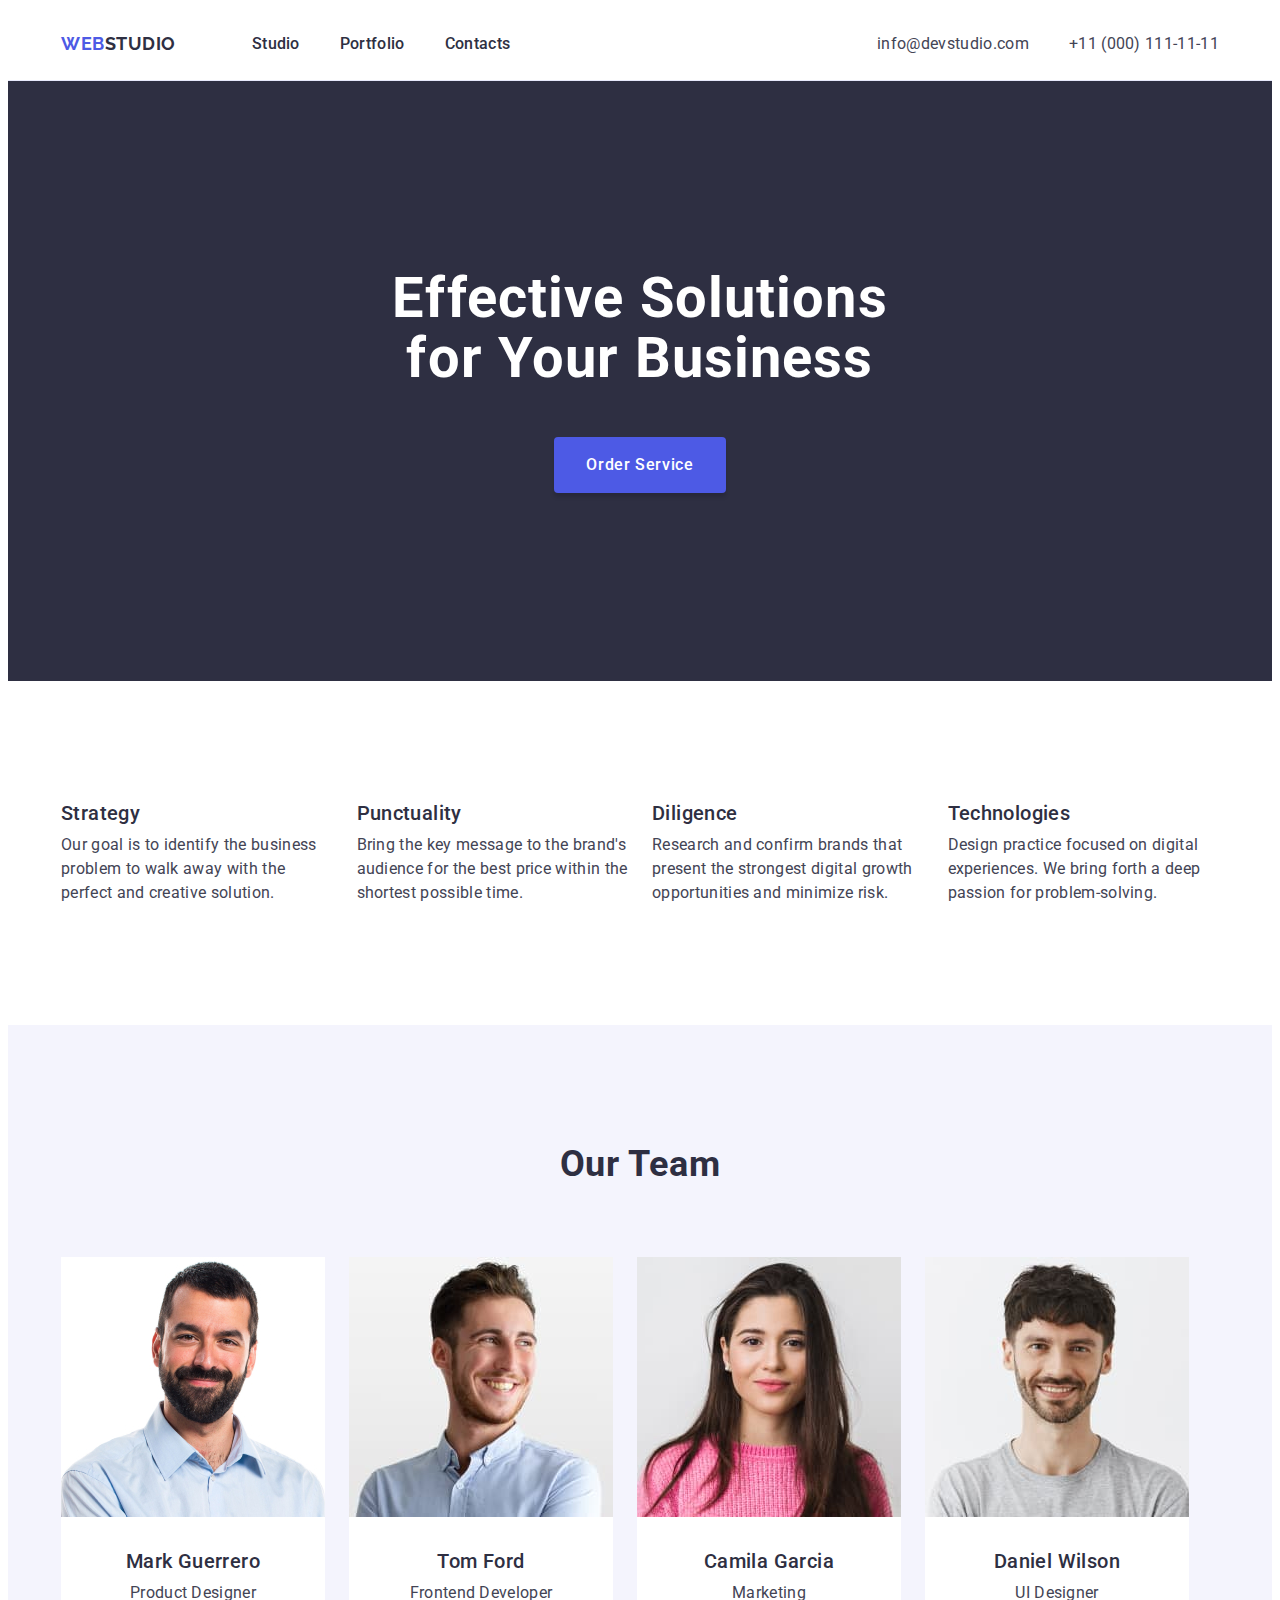
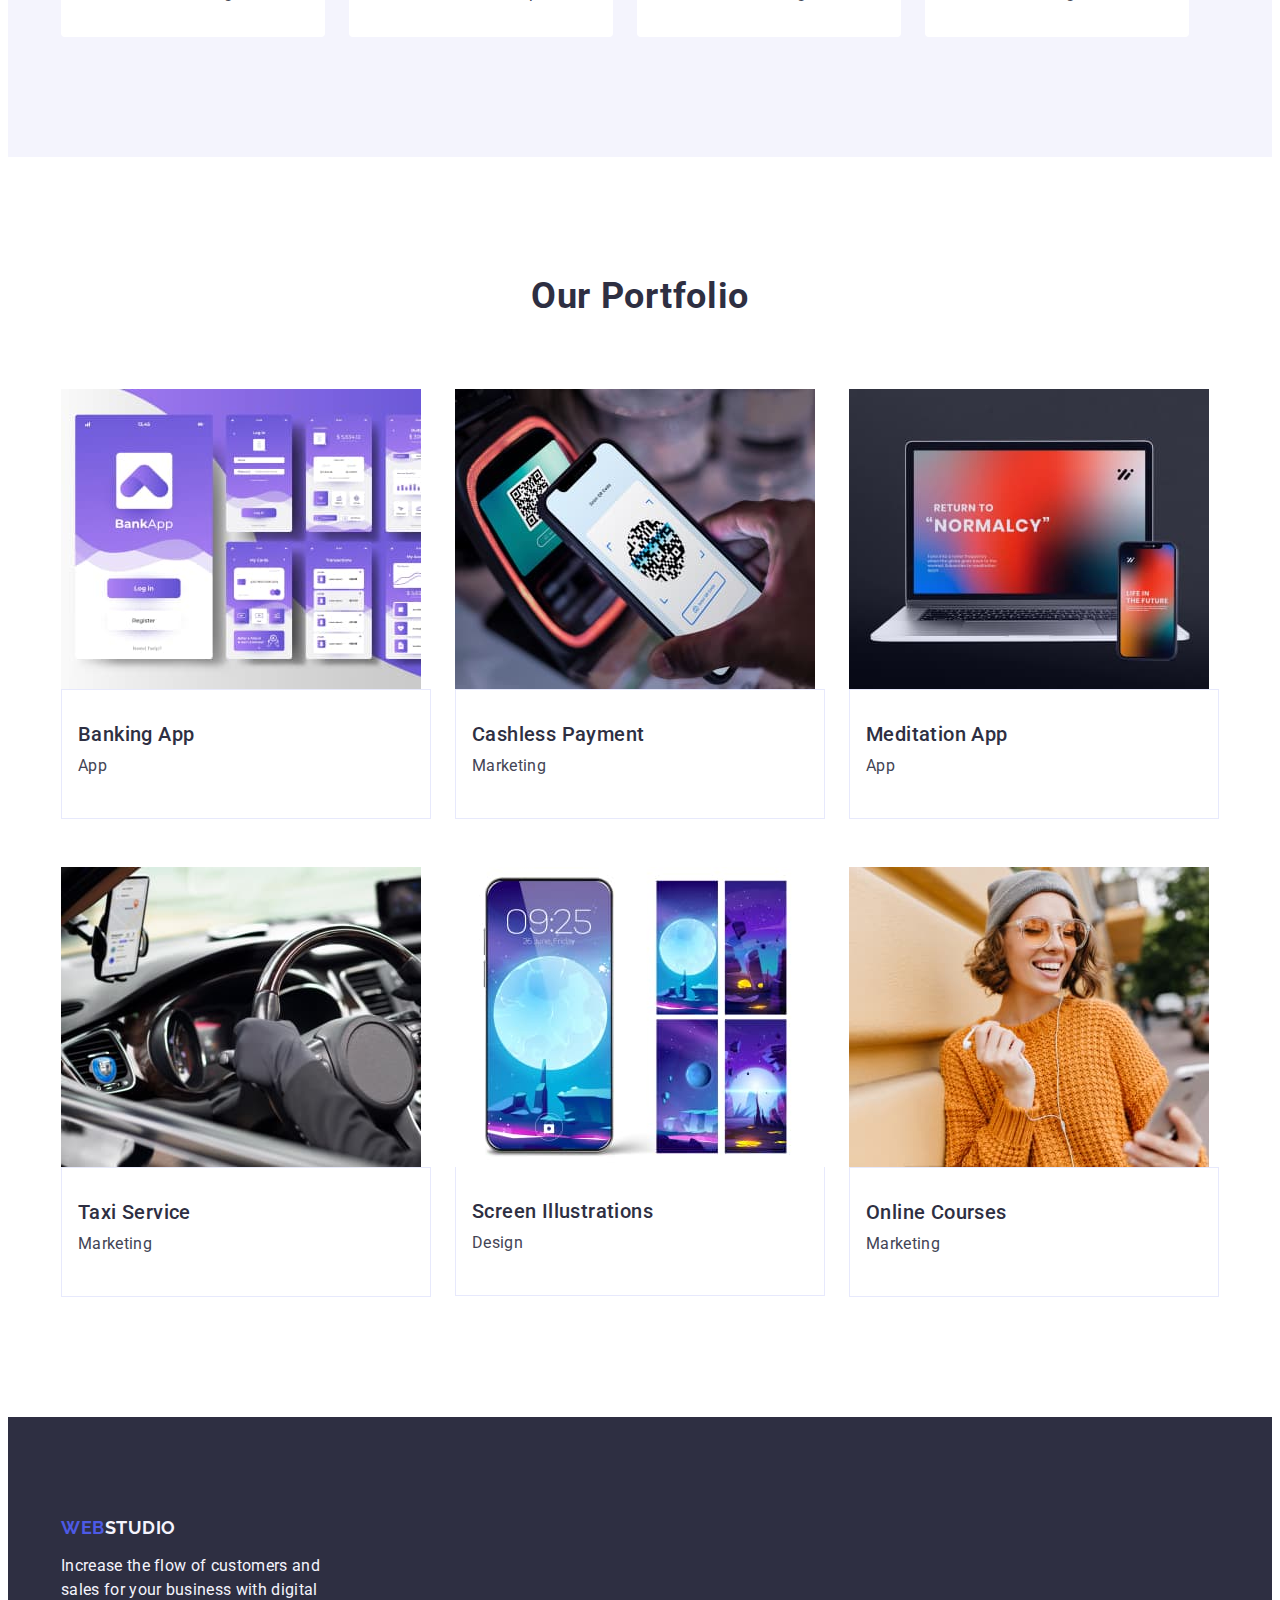
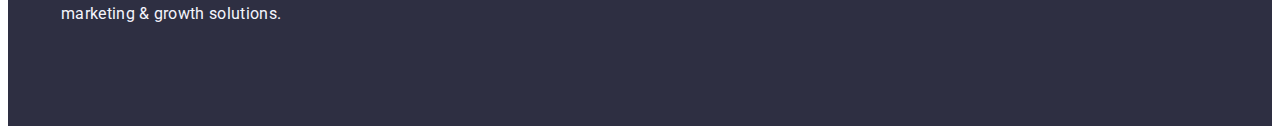
==== commit 911744fa: "add" ====
--- a/index.html
+++ b/index.html
@@ -247,10 +247,7 @@
     <!-- Footer -->
     <footer class="footer">
       <div class="container">
-        <a href="" class="logo">
-          Web
-          <span class="logo-light">Studio</span>
-        </a>
+        <a href="" class="logo">Web<span class="logo-light">Studio</span></a>
         <p class="footer-text">
           Increase the flow of customers and sales for your business with
           digital marketing & growth solutions.
--- a/css/styles.css
+++ b/css/styles.css
@@ -87,7 +87,6 @@
 .nav-list {
     color: #404BBF;
         gap: 40px;
-        
         display:flex;
             align-items: center;
             
@@ -136,8 +135,6 @@
 }
 .contacts {
     color:  #434455;
-    
-       
         font-family: "Roboto", sans-serif;
         font-size: 16px;
         font-style: normal;
@@ -171,7 +168,7 @@
 .section-title {
     color: #FFF;
         text-align: center;
-        width: 496px;
+        max-width: 496px;
         font-size: 56px;
         font-style: normal;
         font-weight: 700;
@@ -197,6 +194,7 @@
             padding: 16px 32px;
     display: block;
     margin: 0 auto;
+    min-width: 169px;
            
         
 }
@@ -232,20 +230,17 @@
 
 .title-name {
 color: #2E2F42;
-
-    
-    font-family: "Roboto";
+ font-family: "Roboto";
     font-size: 20px;
     font-style: normal;
     font-weight: 500;
     line-height: 1.2;
-   
     letter-spacing: 0.02em;
+    margin-bottom: 8px;
 }
 
 .title-text {
     color: #434455;
-    
         font-family: "Roboto";
         font-size: 16px;
         font-style: normal;
@@ -265,13 +260,11 @@
 }
 
  .box-team{
-   
         padding: 32px 0;
  }
 .team-title {
     color: #2E2F42;
         text-align: center;
-    
         font-family: "Roboto";
         font-size: 36px;
         font-style: normal;
@@ -290,27 +283,19 @@
 }
 
 .team-item {
-    
-       
-        
+    border-radius: 0px 0px 4px 4px;
             background: #FFF;
             width: calc((100% - 3 * 24)px / 4);
-
-         
-
 }
 
 .team-item-name {
     color: #2E2F42;
         text-align: center;
-    
-        
         font-family: "Roboto";
         font-size: 20px;
         font-style: normal;
         font-weight: 500;
         line-height:1.2;
-       
         letter-spacing: 0.02em;
         margin-bottom: 8px;
 }
@@ -323,7 +308,6 @@
         font-style: normal;
         font-weight: 400;
         line-height: 1.5;
-       
         letter-spacing: 0.02em;
 }
 
@@ -337,7 +321,9 @@
 }
     
   .box-portfolio{
-    padding: 32px 0;
+    padding: 32px 16px;
+    border: 1px solid #E7E9FC;
+
 
   } 
   .box-portfolio-content{
@@ -349,14 +335,11 @@
 .portfolio-title { 
     color:  #2E2F42;
         text-align: center;
-    
-       
         font-family: "Roboto";
         font-size: 36px;
         font-style: normal;
         font-weight: 700;
         line-height: 1.11;
-       
         letter-spacing: 0.02em;
         text-transform: capitalize;
         margin-bottom: 72px;
@@ -365,7 +348,7 @@
 .portfolio-list{
     display: flex;
     flex-wrap: wrap;
-    gap: 48px 24;
+    gap: 48px 24px;
 
 }
 .portfolio-list-item {
@@ -374,15 +357,13 @@
 
 .portfolio-item {
     color:  #2E2F42;
-    
-       
         font-family: "Roboto";
         font-size: 20px;
         font-style: normal;
         font-weight: 500;
         line-height: 1.2;
-        
-        letter-spacing: 0.02em;
+        letter-spacing: 0.02em;
+        margin-bottom: 8px;
 }
 .portfolio-item-desc{
     color:  #434455;
@@ -399,6 +380,7 @@
    
         flex-shrink: 0;
         background:  #2E2F42;
+        padding: 100px 0;
 }
 
 .logo {
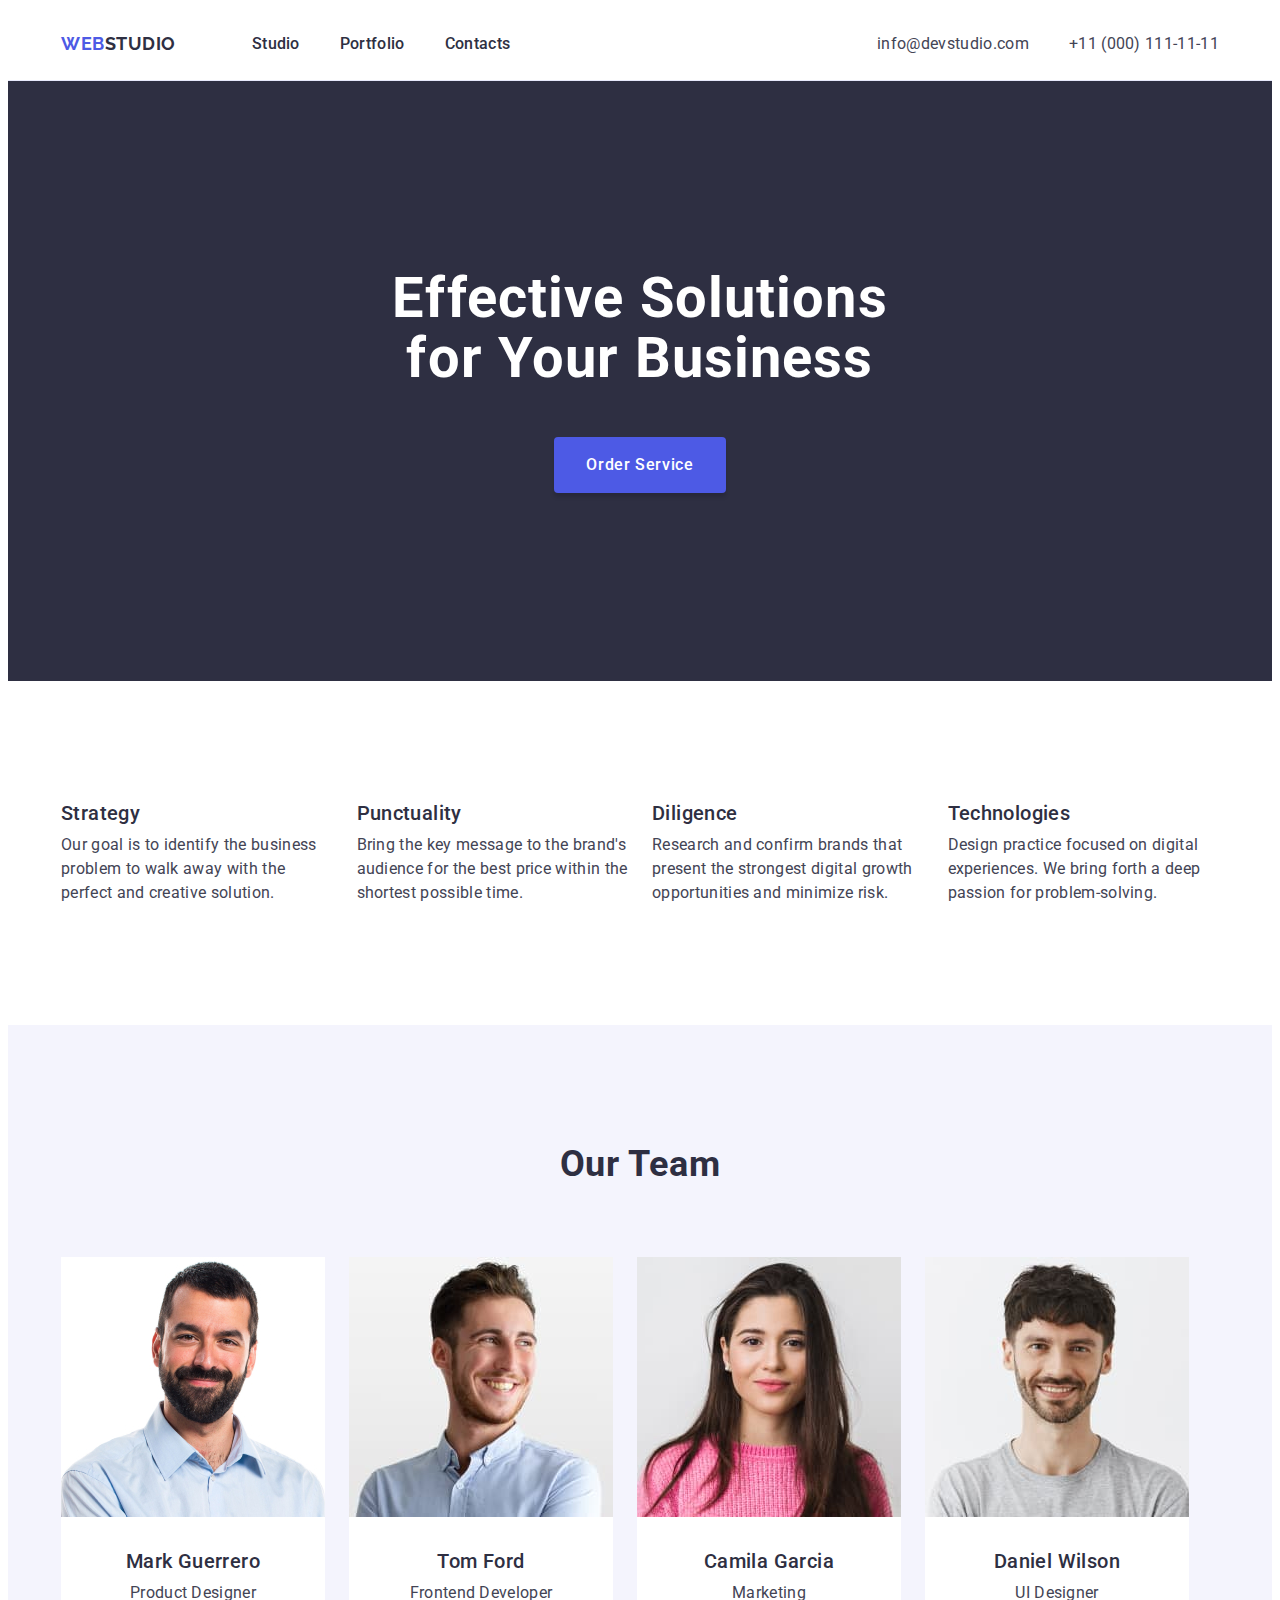
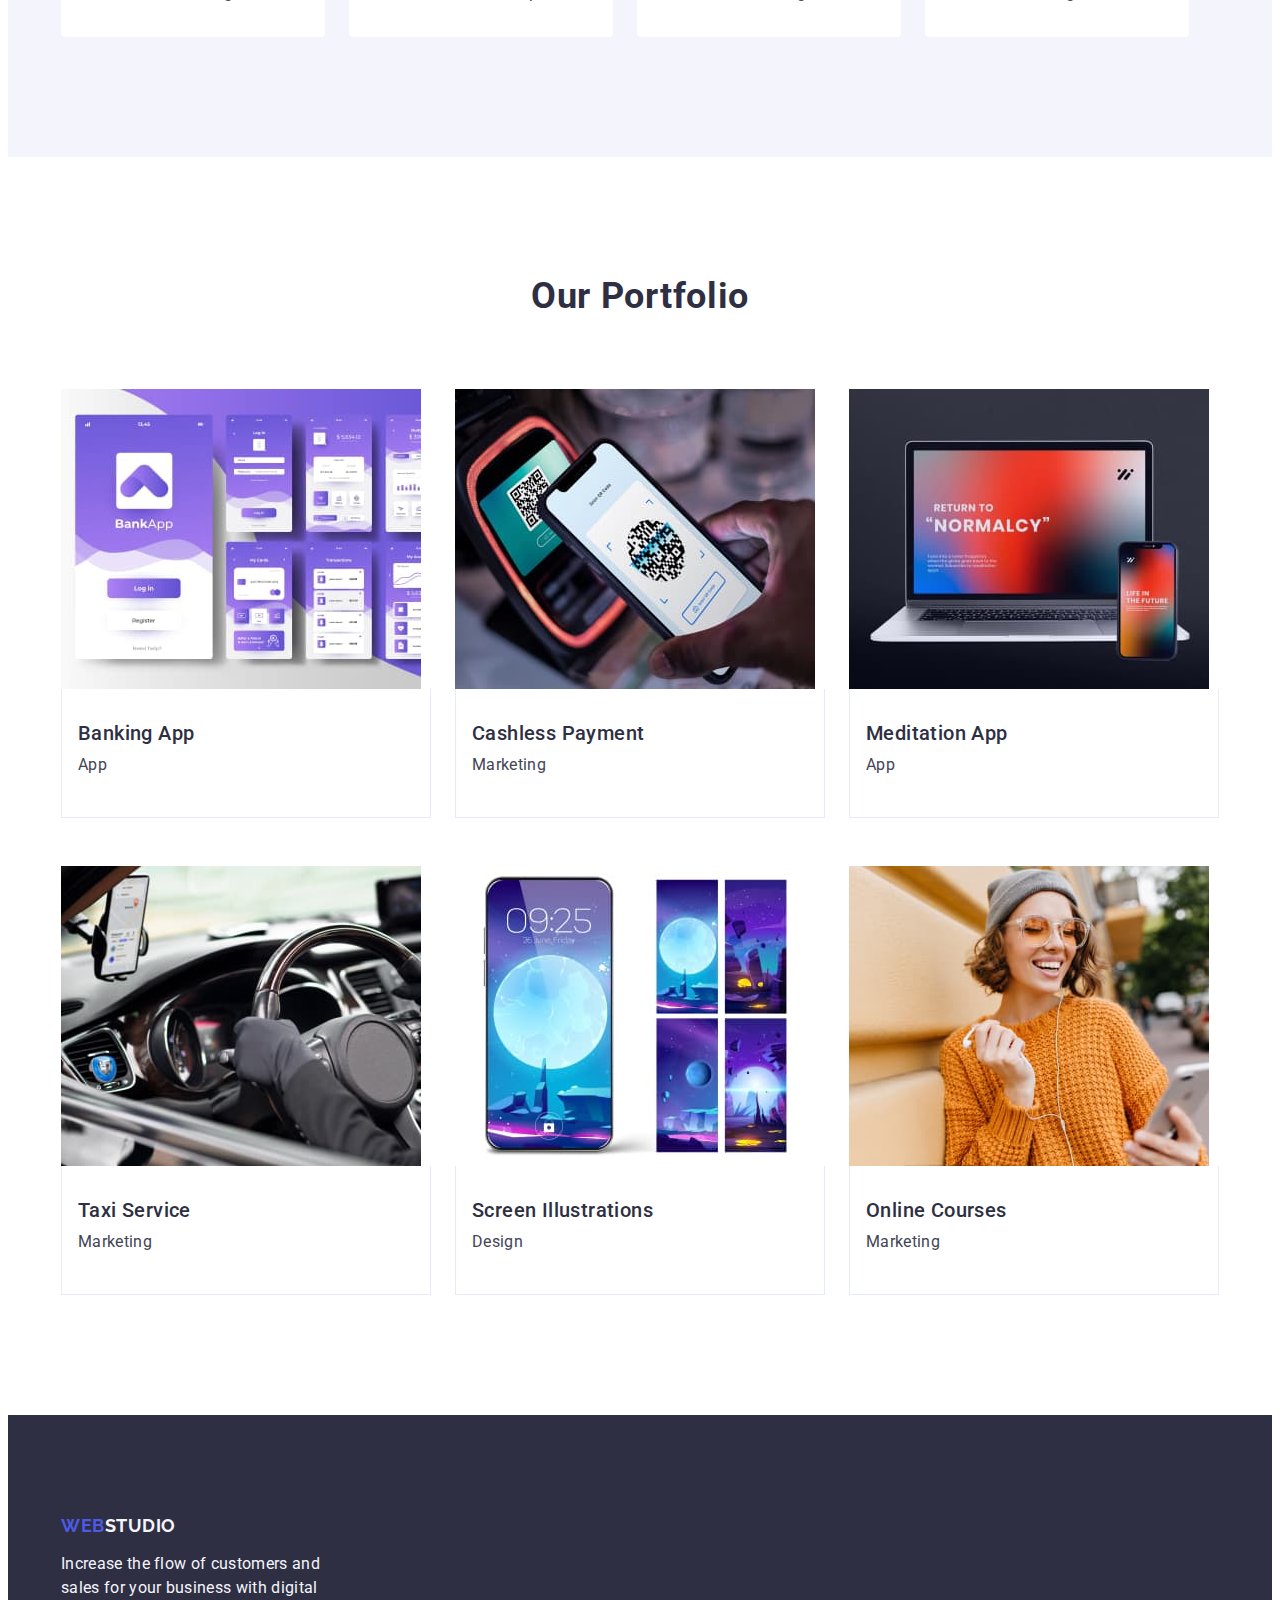
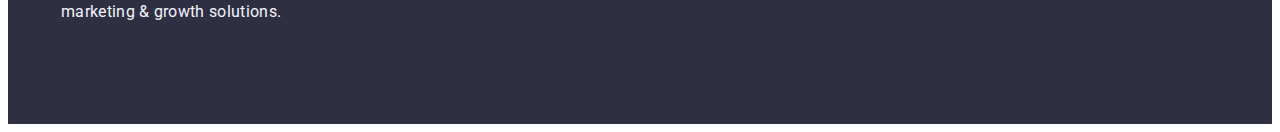
==== commit 14ff842e: "update" ====
--- a/index.html
+++ b/index.html
@@ -221,7 +221,7 @@
                 width="360"
                 height="300"
               />
-              <div class="box-portfolio-content">
+              <div class="box-portfolio">
                 <h3 class="portfolio-item">Screen Illustrations</h3>
                 <p class="portfolio-item-desc">Design</p>
               </div>
--- a/css/styles.css
+++ b/css/styles.css
@@ -159,11 +159,6 @@
 padding: 188px 0;
 } 
  
-.container{
-    width: 1158px;
-       padding: 0 15px;
-       margin: 0 auto;
-}
 
 .section-title {
     color: #FFF;
@@ -320,13 +315,10 @@
     padding: 120px 0;
 }
     
+ 
+    
+  
   .box-portfolio{
-    padding: 32px 16px;
-    border: 1px solid #E7E9FC;
-
-
-  } 
-  .box-portfolio-content{
     padding: 32px 16px;
     border: 1px solid #E7E9FC;
         border-top: none;
